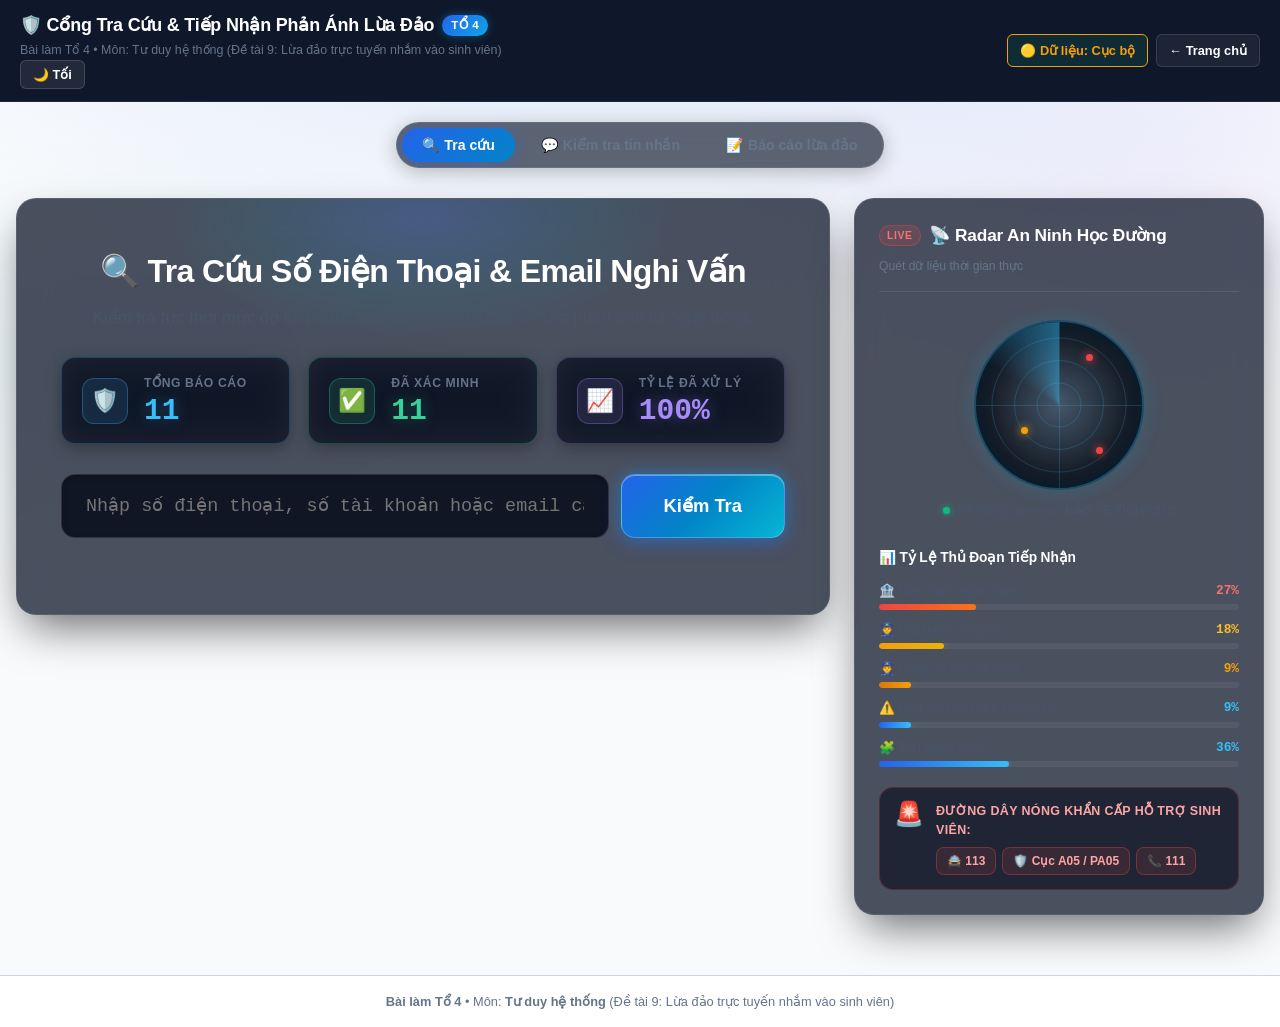
==== app/index.html @ a435434a "sync: automated QA verified & synced [06/10/2026 10:42:40]" ====
<!DOCTYPE html>
<html lang="vi">
<head>
  <meta charset="UTF-8">
  <!-- Content Security Policy: chỉ cho phép tải mã/kết nối từ các nguồn tin cậy.
       Nếu thêm thư viện CDN mới, cần bổ sung domain vào đây. -->
  <meta http-equiv="Content-Security-Policy" content="default-src 'self'; script-src 'self' 'unsafe-inline'; style-src 'self' 'unsafe-inline' https://fonts.googleapis.com; font-src 'self' https://fonts.gstatic.com; img-src 'self' data: blob:; connect-src 'self' https://script.google.com https://script.googleusercontent.com; object-src 'none'; base-uri 'self'; form-action 'self'">
  <meta name="referrer" content="strict-origin-when-cross-origin">
  <meta name="viewport" content="width=device-width, initial-scale=1.0, maximum-scale=1.0, user-scalable=no">
  <title>Cổng Tra Cứu & Tiếp Nhận Báo Cáo Lừa Đảo - Tổ 4 | Tư Duy Hệ Thống</title>
  
  <!-- Chống chớp sáng/tối khi tải trang -->
  <script>
    (function() {
      const saved = localStorage.getItem('to4_portal_theme');
      const prefersDark = window.matchMedia && window.matchMedia('(prefers-color-scheme: dark)').matches;
      const theme = saved || (prefersDark ? 'dark' : 'light');
      document.documentElement.setAttribute('data-theme', theme);
    })();
  </script>

  <link rel="preconnect" href="https://fonts.googleapis.com">
  <link rel="preconnect" href="https://fonts.gstatic.com" crossorigin>
  <link href="https://fonts.googleapis.com/css2?family=Be+Vietnam+Pro:ital,wght@0,400;0,500;0,600;0,700;0,800;1,400&family=JetBrains+Mono:wght@400;600&display=swap" rel="stylesheet">
  
  <!-- Modular CSS with Cache-Busting -->
  <link rel="stylesheet" href="css/base.css?v=20261006_5">
  <link rel="stylesheet" href="css/lookup.css?v=20261006_5">
  <link rel="stylesheet" href="css/intake.css?v=20261006_5">
  <link rel="stylesheet" href="css/analyzer.css?v=20261006_5">

</head>
<body>

  <!-- Clean Portal Header -->
  <header class="portal-header">
    <div class="header-inner">
      <div class="header-top-row">
        <div class="header-brand">
          <h1>🛡️ Cổng Tra Cứu & Tiếp Nhận Phản Ánh Lừa Đảo <span class="badge-team">TỔ 4</span></h1>
          <p>Bài làm Tổ 4 • Môn: Tư duy hệ thống (Đề tài 9: Lừa đảo trực tuyến nhắm vào sinh viên)</p>
        </div>
        <button id="themeToggleBtn" class="btn-theme-toggle" onclick="toggleTheme()" title="Chuyển chế độ sáng / tối">
          🌙 Tối
        </button>
      </div>
      <div class="header-actions">
        <div id="cloudStatusBadge" class="btn-header-badge" title="Trạng thái hệ thống bảo vệ">
          🟢 Dữ liệu: Sẵn sàng
        </div>
        <a href="../index.html" class="btn-header-link">← Trang chủ</a>
      </div>
    </div>
  </header>

  <!-- Main Container -->
  <main class="portal-container">
    <!-- Clean Tab Navigation - Mobile Smooth Scroll -->
    <nav class="app-tab-nav">
      <button class="active" data-tab="lookup" onclick="switchAppTab('lookup')">🔍 Tra cứu</button>
      <button data-tab="analyzer" onclick="switchAppTab('analyzer')">💬 Kiểm tra tin nhắn</button>
      <button data-tab="intake" onclick="switchAppTab('intake')">📝 Báo cáo lừa đảo</button>
    </nav>

    <!-- TAB 1: TRA CỨU SĐT & EMAIL (2-COLUMN DASHBOARD) -->
    <section id="tab-lookup" class="tab-section active">
      <div class="lookup-dashboard-grid">
        <!-- CỘT TRÁI: KHUNG TRA CỨU & THAO TÁC CHÍNH -->
        <div class="lookup-main-col">
          <div class="lookup-card">
            <h2 class="lookup-title">🔍 Tra Cứu Số Điện Thoại & Email Nghi Vấn</h2>
            <p class="lookup-desc">Kiểm tra tức thời mức độ khả nghi, cảnh báo lừa đảo và số lượt phản ánh từ cộng đồng.</p>

            <!-- Hero Stats Summary (Task C-01) -->
            <div class="lookup-stats-grid">
              <div class="lookup-stat-item stat-item-total">
                <div class="stat-icon-wrap icon-cyan">🛡️</div>
                <div class="stat-content">
                  <span class="lookup-stat-label">Tổng báo cáo</span>
                  <span class="lookup-stat-val text-total" id="statTotalReports">--</span>
                </div>
              </div>
              <div class="lookup-stat-item stat-item-verified">
                <div class="stat-icon-wrap icon-emerald">✅</div>
                <div class="stat-content">
                  <span class="lookup-stat-label">Đã xác minh</span>
                  <span class="lookup-stat-val text-verified" id="statVerifiedReports">--</span>
                </div>
              </div>
              <div class="lookup-stat-item stat-item-rate">
                <div class="stat-icon-wrap icon-violet">📈</div>
                <div class="stat-content">
                  <span class="lookup-stat-label">Tỷ lệ đã xử lý</span>
                  <span class="lookup-stat-val text-rate" id="statSafetyRate">--</span>
                </div>
              </div>
            </div>

            <!-- Clean Omni Search Input (Tối giản, không để sẵn ví dụ) -->
            <div class="search-input-group">
              <input type="text" id="lookupInput" placeholder="Nhập số điện thoại, số tài khoản hoặc email cần kiểm tra..." autocomplete="off">
              <button class="btn-search" id="btnExecuteLookup" onclick="executeLookup()">
                <span>Kiểm Tra</span>
              </button>
            </div>

            <!-- Result Container (Chỉ hiển thị sau khi người dùng bấm kiểm tra) -->
            <div id="lookupResultContainer"></div>
          </div>
        </div>

        <!-- CỘT PHẢI: RADAR AN NINH & BIỂU ĐỒ PHÂN BỔ RỦI RO TRỰC QUAN -->
        <aside class="lookup-side-col">
          <div class="dashboard-widget radar-widget">
            <div class="widget-header">
              <div class="widget-title-row">
                <span class="widget-badge live-pulse">LIVE</span>
                <h3 class="widget-title">📡 Radar An Ninh Học Đường</h3>
              </div>
              <span class="widget-subtitle">Quét dữ liệu thời gian thực</span>
            </div>

            <!-- Visual Radar Scanner (Pure CSS & SVG Animation) -->
            <div class="radar-scanner-box">
              <div class="radar-scope">
                <div class="radar-circle radar-c1"></div>
                <div class="radar-circle radar-c2"></div>
                <div class="radar-circle radar-c3"></div>
                <div class="radar-crosshair-h"></div>
                <div class="radar-crosshair-v"></div>
                <div class="radar-sweep"></div>
                <!-- Radar blips -->
                <div class="radar-blip blip-1" title="Cuộc gọi dọa án"></div>
                <div class="radar-blip blip-2" title="Bẫy việc làm"></div>
                <div class="radar-blip blip-3" title="Mạo danh thu học phí"></div>
              </div>
              <div class="radar-status-text">
                <span class="radar-dot"></span>
                <span>Hệ thống giám sát: <strong>BẢO VỆ TÍCH CỰC</strong></span>
              </div>
            </div>

            <!-- Phân Bổ 5 Nhóm Thủ Đoạn Nghiêm Trọng Nhất -->
            <div class="scam-breakdown-section">
              <h4 class="breakdown-title">📊 Tỷ Lệ Thủ Đoạn Tiếp Nhận</h4>
              
              <div class="breakdown-list" id="scamTypeBreakdown">
                <div class="breakdown-item">
                  <div class="breakdown-info">
                    <span class="scam-name">💼 Bẫy việc làm online / Shopee</span>
                    <span class="scam-pct danger-text">38%</span>
                  </div>
                  <div class="bar-track"><div class="bar-fill danger-bar" style="width: 38%;"></div></div>
                </div>

                <div class="breakdown-item">
                  <div class="breakdown-info">
                    <span class="scam-name">🏫 Mạo danh trường thu học phí</span>
                    <span class="scam-pct warning-text">27%</span>
                  </div>
                  <div class="bar-track"><div class="bar-fill warning-bar" style="width: 27%;"></div></div>
                </div>

                <div class="breakdown-item">
                  <div class="breakdown-info">
                    <span class="scam-name">👮 Giả Công an dọa án / nợ cước</span>
                    <span class="scam-pct danger-text">18%</span>
                  </div>
                  <div class="bar-track"><div class="bar-fill danger-bar" style="width: 18%;"></div></div>
                </div>

                <div class="breakdown-item">
                  <div class="breakdown-info">
                    <span class="scam-name">🏥 Dọa người thân đang cấp cứu</span>
                    <span class="scam-pct amber-text">11%</span>
                  </div>
                  <div class="bar-track"><div class="bar-fill amber-bar" style="width: 11%;"></div></div>
                </div>

                <div class="breakdown-item">
                  <div class="breakdown-info">
                    <span class="scam-name">📱 Giả cơ quan thuế cài app lạ</span>
                    <span class="scam-pct blue-text">6%</span>
                  </div>
                  <div class="bar-track"><div class="bar-fill blue-bar" style="width: 6%;"></div></div>
                </div>
              </div>
            </div>

            <!-- Đường Dây Nóng Khẩn Cấp -->
            <div class="hotline-card">
              <span class="hotline-icon">🚨</span>
              <div class="hotline-details">
                <div class="hotline-label">Đường dây nóng khẩn cấp hỗ trợ sinh viên:</div>
                <div class="hotline-numbers">
                  <a href="tel:113" class="hotline-pill">🚔 113</a>
                  <a href="tel:0692348560" class="hotline-pill">🛡️ Cục A05 / PA05</a>
                  <a href="tel:111" class="hotline-pill">📞 111</a>
                </div>
              </div>
            </div>

          </div>
        </aside>
      </div>
    </section>

    <!-- TAB 2: NHẬN DIỆN TIN NHẮN NGHI VẤN (TỐI GIẢN - KHÔNG ĐỂ SẴN VÍ DỤ) -->
    <section id="tab-analyzer" class="tab-section">
      <div class="lookup-card">
        <h2 class="lookup-title">💬 Kiểm Tra Dấu Hiệu Lừa Đảo Trong Tin Nhắn</h2>
        <p class="lookup-desc">Dán nội dung tin nhắn hoặc tải ảnh chụp màn hình để đánh giá mức độ rủi ro và phát hiện các thủ đoạn thao túng tâm lý.</p>

        <div class="analyzer-container" style="margin-top: 14px;">
          <!-- Method Selector Tabs -->
          <div class="analyzer-method-tabs">
            <button class="analyzer-method-btn active" data-method="text" onclick="switchAnalyzerMethod('text')">
              ✍️ Dán Văn Bản Tin Nhắn
            </button>
            <button class="analyzer-method-btn" data-method="image" onclick="switchAnalyzerMethod('image')">
              📷 Tải Ảnh Chụp Màn Hình
            </button>
          </div>

          <!-- Image Upload Area -->
          <div id="analyzerUploadArea" style="display: none;">
            <div class="image-dropzone" id="imageDropzone">
              <input type="file" id="imageFileInput" accept="image/*" style="display: none;">
              <span class="image-dropzone-icon">📷</span>
              <div class="image-dropzone-title">Kéo thả ảnh chụp màn hình hoặc bấm để chọn ảnh</div>
              <div class="image-dropzone-desc">Hỗ trợ ảnh chụp tin nhắn SMS, màn hình chat Zalo, Telegram, Facebook Messenger...</div>
              <div class="clipboard-hint-badge">
                <span>⌨️ Mẹo: Có thể bấm <strong>Ctrl + V</strong> để dán ảnh chụp màn hình trực tiếp</span>
              </div>
            </div>

            <div class="image-preview-wrapper" id="imagePreviewWrapper" style="display: none;">
              <img id="imagePreviewThumb" class="image-preview-thumb" src="" alt="Thumbnail ảnh chụp">
              <div class="image-preview-info">
                <div class="image-preview-name" id="imagePreviewName">screenshot.png</div>
                <div class="image-preview-meta" id="imagePreviewMeta">142 KB</div>
              </div>
              <button class="btn-remove-image" onclick="removeSelectedImage()">✕ Gỡ ảnh</button>
            </div>

            <div class="ocr-progress-bar" id="ocrProgressBar">
              <span class="ocr-spinner"></span>
              <span id="ocrStatusText">Đang trích xuất nội dung từ hình ảnh...</span>
            </div>
          </div>

          <!-- Textarea Input Area (Không để sẵn mẫu hay chip ví dụ) -->
          <div class="analyzer-textarea-group">
            <div style="display: flex; justify-content: space-between; align-items: center; margin-bottom: 6px;">
              <label for="analyzerMessageText" style="font-size: 0.85rem; font-weight: 700; color: var(--text-main);">
                Nội dung tin nhắn / thông báo cần kiểm tra:
              </label>
              <button onclick="clearAnalyzerInput()" style="background: none; border: none; color: var(--text-dim); font-size: 0.78rem; cursor: pointer; text-decoration: underline;">
                Xóa nội dung
              </button>
            </div>
            <textarea id="analyzerMessageText" class="analyzer-textarea" placeholder="Dán nội dung tin nhắn SMS, tin nhắn mạng xã hội hoặc thông báo đáng ngờ vào đây để phân tích rủi ro..."></textarea>
          </div>

          <!-- Action Row -->
          <div class="analyzer-actions-row">
            <button id="runAnalyzerBtn" class="btn-run-analyzer" onclick="runScamAnalysis()">
              🔍 Phân Tích Mức Độ Rủi Ro
            </button>
          </div>

          <!-- Dynamic Analysis Results Container -->
          <div id="analyzerResultsContainer" class="analyzer-results-container"></div>
        </div>
      </div>
    </section>

    <!-- TAB 3: TIẾP NHẬN PHẢN ÁNH (BÁO CÁO) -->
    <section id="tab-intake" class="tab-section">
      <div class="intake-layout">
        <!-- Form Tiếp Nhận -->
        <div class="intake-form-box">
          <h2 class="intake-title">Gửi Phản Ánh Lừa Đảo</h2>
          <p class="intake-desc">Điền thông tin để hệ thống cấp mã hồ sơ tiếp nhận và đưa vào danh sách đen cảnh báo cho sinh viên.</p>

          <form id="intakeForm" onsubmit="handleIntakeFormSubmit(event)">
            <div class="form-group">
              <label for="intakeTarget">SĐT hoặc Email nghi vấn:</label>
              <input type="text" id="intakeTarget" placeholder="Ví dụ: 098xxxxxxx hoặc daotao...@gmail.com" required>
            </div>

            <div class="form-group">
              <label for="intakeType">Thủ đoạn nghi vấn:</label>
              <select id="intakeType">
                <option value="Mạo danh thu học phí">Mạo danh thu học phí bổ sung</option>
                <option value="Lừa đảo việc làm online">Bẫy việc làm online Shopee/TikTok</option>
                <option value="Công an dọa án phạt">Giả mạo công an dọa án ma túy / nợ cước</option>
                <option value="Mạo danh cơ quan thuế">Giả mạo cơ quan thuế cài app độc hại</option>
                <option value="Dọa cấp cứu bệnh viện">Bẫy tin con đang cấp cứu bệnh viện</option>
                <option value="Khác">Chiêu trò lừa đảo khác</option>
              </select>
            </div>

            <div class="form-group">
              <label for="intakeNote">Nội dung tin nhắn / Ghi chú vụ việc:</label>
              <textarea id="intakeNote" rows="3" placeholder="Mô tả tóm tắt nội dung kẻ lừa đảo yêu cầu..." required></textarea>
            </div>

            <button type="submit" class="btn-submit-intake">📥 Nộp Phản Ánh & Cấp Mã Hồ Sơ</button>
            <button type="button" id="btnDownloadReceipt" class="btn-download-receipt" style="display: none;">
              📄 Tải Biên Nhận Báo Cáo (.txt)
            </button>
          </form>
        </div>

        <!-- Sổ Tiếp Nhận -->
        <div class="intake-table-box">
          <div class="table-header-row">
            <h2 class="intake-title" style="margin-bottom: 0;">Sổ Tiếp Nhận Hồ Sơ Trực Tuyến</h2>
            <span style="font-size: 0.78rem; color: var(--text-dim); font-weight: 600;">Cập nhật tự động</span>
          </div>
          <div class="table-responsive">
            <table class="clean-table">
              <thead>
                <tr>
                  <th>Mã Hồ Sơ</th>
                  <th>Đối Tượng</th>
                  <th>Thủ Đoạn</th>
                  <th>Trạng Thái</th>
                  <th>Thời Gian</th>
                </tr>
              </thead>
              <tbody id="intakeTableBody">
                <!-- Populated by intake.js -->
              </tbody>
            </table>
          </div>
        </div>
      </div>
    </section>

  </main>

  <!-- Clean Footer -->
  <footer class="portal-footer">
    <p><strong>Bài làm Tổ 4</strong> • Môn: <strong>Tư duy hệ thống</strong> (Đề tài 9: Lừa đảo trực tuyến nhắm vào sinh viên)</p>
  </footer>

  <!-- Modular Scripts with Cache-Busting -->
  <script src="js/storage.js?v=20261006_5"></script>
  <script src="js/risk-engine.js?v=20261006_5"></script>
  <script src="js/firebase-service.js?v=20261006_5"></script>
  <script src="js/lookup.js?v=20261006_5"></script>
  <script src="js/intake.js?v=20261006_5"></script>
  <script src="js/analyzer.js?v=20261006_5"></script>
  <script src="js/app.js?v=20261006_5"></script>
</body>
</html>
---- app/css/base.css ----
/* ===================================================================
   BASE & SYSTEM LAYOUT - TỔ 4 (TƯ DUY HỆ THỐNG)
   Thiết kế: Tối giản, thanh lịch, chuẩn cổng học đường
   Hỗ trợ Chế độ Sáng / Tối (Light / Dark Mode) & Tối ưu Điện Thoại
   =================================================================== */

:root {
  --font-sans: 'Segoe UI', 'Be Vietnam Pro', -apple-system, BlinkMacSystemFont, 'Roboto', 'Arial', sans-serif;
  --font-mono: 'Consolas', 'JetBrains Mono', monospace;

  /* LIGHT THEME (Mặc định) */
  --bg-page: #f8fafc;
  --bg-surface: #ffffff;
  --bg-subtle: #f1f5f9;
  --border-color: #cbd5e1;
  --border-focus: #2563eb;

  --text-main: #0f172a;
  --text-muted: #475569;
  --text-dim: #64748b;

  --primary: #1e40af;
  --primary-hover: #1d4ed8;

  --danger: #b91c1c;
  --danger-bg: #fef2f2;
  --danger-border: #fecaca;
  --danger-text: #991b1b;

  --success: #15803d;
  --success-bg: #f0fdf4;
  --success-border: #bbf7d0;
  --success-text: #166534;

  --warning: #b45309;
  --warning-bg: #fffbeb;
  --warning-border: #fde68a;
  --warning-text: #92400e;

  --neutral-bg: #f1f5f9;
  --neutral-border: #cbd5e1;
  --neutral-text: #334155;

  --header-bg: #0f172a;
  --header-border: #1e293b;
  --card-shadow: 0 1px 3px rgba(0, 0, 0, 0.05);

  --radius-sm: 6px;
  --radius-md: 10px;
  --radius-lg: 16px;

  --transition-speed: 0.25s;
}

/* DARK THEME (Chế độ tối - Dark Cinematic) */
[data-theme="dark"] {
  --bg-page: #060911;
  --bg-surface: rgba(15, 23, 42, 0.75);
  --bg-subtle: rgba(30, 41, 59, 0.7);
  --border-color: rgba(255, 255, 255, 0.09);
  --border-focus: #38bdf8;

  --text-main: #f8fafc;
  --text-muted: #cbd5e1;
  --text-dim: #718096;

  --primary: #3b82f6;
  --primary-hover: #60a5fa;

  --accent-cyan: #38bdf8;
  --accent-violet: #a78bfa;
  --accent-emerald: #34d399;

  --danger: #ef4444;
  --danger-bg: rgba(239, 68, 68, 0.12);
  --danger-border: rgba(239, 68, 68, 0.35);
  --danger-text: #fca5a5;

  --success: #22c55e;
  --success-bg: rgba(34, 197, 94, 0.12);
  --success-border: rgba(34, 197, 94, 0.35);
  --success-text: #86efac;

  --warning: #f59e0b;
  --warning-bg: rgba(245, 158, 11, 0.12);
  --warning-border: rgba(245, 158, 11, 0.35);
  --warning-text: #fcd34d;

  --neutral-bg: rgba(30, 41, 59, 0.6);
  --neutral-border: rgba(255, 255, 255, 0.08);
  --neutral-text: #cbd5e1;

  --header-bg: rgba(6, 9, 17, 0.85);
  --header-border: rgba(255, 255, 255, 0.08);
  --card-shadow: 0 10px 30px -5px rgba(0, 0, 0, 0.5), 0 0 0 1px rgba(255, 255, 255, 0.06);
}

* {
  box-sizing: border-box;
  margin: 0;
  padding: 0;
}

body {
  font-family: var(--font-sans);
  background-color: var(--bg-page);
  color: var(--text-main);
  min-height: 100vh;
  display: flex;
  flex-direction: column;
  line-height: 1.5;
  transition: background-color var(--transition-speed) ease, color var(--transition-speed) ease;
  background-image: 
    radial-gradient(1200px 500px at 50% -50px, rgba(37, 99, 235, 0.13) 0%, transparent 70%),
    radial-gradient(700px 350px at 90% 20%, rgba(139, 92, 246, 0.07) 0%, transparent 65%),
    radial-gradient(700px 350px at 10% 40%, rgba(6, 182, 212, 0.05) 0%, transparent 65%);
  background-attachment: fixed;
}

/* Header */
.portal-header {
  background-color: var(--header-bg);
  backdrop-filter: blur(16px);
  -webkit-backdrop-filter: blur(16px);
  color: #ffffff;
  border-bottom: 1px solid var(--header-border);
  padding: 12px 20px;
  position: sticky;
  top: 0;
  z-index: 100;
  transition: background-color var(--transition-speed) ease;
}

.header-inner {
  max-width: 1320px;
  margin: 0 auto;
  display: flex;
  align-items: center;
  justify-content: space-between;
  gap: 12px;
}

.header-brand {
  flex: 1;
  min-width: 0;
}

.header-brand h1 {
  font-size: 1.12rem;
  font-weight: 700;
  display: flex;
  align-items: center;
  flex-wrap: wrap;
  gap: 8px;
  color: #ffffff;
  letter-spacing: -0.01em;
}

.badge-team {
  background: linear-gradient(135deg, #2563eb, #0ea5e9);
  color: #ffffff;
  font-size: 0.72rem;
  font-weight: 800;
  padding: 2px 9px;
  border-radius: 9999px;
  letter-spacing: 0.05em;
  box-shadow: 0 0 10px rgba(14, 165, 233, 0.4);
}

.header-brand p {
  font-size: 0.78rem;
  color: var(--text-dim);
  margin-top: 2px;
  overflow: hidden;
  text-overflow: ellipsis;
  white-space: nowrap;
}

.header-actions {
  display: flex;
  align-items: center;
  gap: 8px;
  flex-shrink: 0;
}

.btn-header-link {
  display: inline-flex;
  align-items: center;
  gap: 4px;
  background-color: rgba(255, 255, 255, 0.06);
  color: #ffffff;
  border: 1px solid rgba(255, 255, 255, 0.12);
  padding: 6px 12px;
  border-radius: var(--radius-sm);
  font-size: 0.8rem;
  font-weight: 600;
  text-decoration: none;
  transition: all 0.2s;
  white-space: nowrap;
}

.btn-header-link:hover {
  background-color: rgba(37, 99, 235, 0.2);
  border-color: #3b82f6;
  color: #ffffff;
}

.btn-header-badge {
  display: inline-flex;
  align-items: center;
  gap: 6px;
  background-color: rgba(16, 185, 129, 0.12);
  color: #34d399;
  border: 1px solid rgba(16, 185, 129, 0.35);
  padding: 6px 12px;
  border-radius: var(--radius-sm);
  font-size: 0.8rem;
  font-weight: 600;
  white-space: nowrap;
  transition: all 0.2s;
}

/* Theme Toggle Button */
.btn-theme-toggle {
  display: inline-flex;
  align-items: center;
  justify-content: center;
  gap: 6px;
  background-color: rgba(255, 255, 255, 0.08);
  color: #ffffff;
  border: 1px solid rgba(255, 255, 255, 0.15);
  padding: 6px 12px;
  border-radius: var(--radius-sm);
  font-size: 0.8rem;
  font-weight: 700;
  cursor: pointer;
  transition: all 0.2s;
  white-space: nowrap;
}

.btn-theme-toggle:hover {
  background-color: rgba(255, 255, 255, 0.18);
  border-color: rgba(255, 255, 255, 0.3);
}

/* Container */
.portal-container {
  max-width: 1320px;
  margin: 20px auto;
  padding: 0 16px;
  flex: 1;
  width: 100%;
}

/* Clean Tab Navigation - Modern Pill / Glow Segment */
.app-tab-nav {
  display: flex;
  justify-content: center;
  align-items: center;
  margin: 0 auto 30px auto;
  gap: 6px;
  background: rgba(15, 23, 42, 0.65);
  backdrop-filter: blur(14px);
  -webkit-backdrop-filter: blur(14px);
  padding: 5px;
  border-radius: 9999px;
  border: 1px solid rgba(255, 255, 255, 0.08);
  width: fit-content;
  max-width: 100%;
  box-shadow: 0 4px 20px rgba(0, 0, 0, 0.25);
  overflow-x: auto;
  -webkit-overflow-scrolling: touch;
  scrollbar-width: none;
  white-space: nowrap;
}

.app-tab-nav::-webkit-scrollbar {
  display: none;
}

.app-tab-nav button {
  background: transparent;
  border: none;
  padding: 9px 20px;
  font-size: 0.88rem;
  font-weight: 600;
  color: var(--text-dim);
  cursor: pointer;
  transition: all 0.22s cubic-bezier(0.16, 1, 0.3, 1);
  flex-shrink: 0;
  border-radius: 9999px;
}

.app-tab-nav button:hover {
  color: var(--text-main);
  background-color: rgba(255, 255, 255, 0.05);
}

.app-tab-nav button.active {
  background: linear-gradient(135deg, #2563eb, #0284c7);
  color: #ffffff;
  font-weight: 700;
  box-shadow: 0 2px 14px rgba(37, 99, 235, 0.45);
}

/* Tab Section */
.tab-section {
  display: none;
}

.tab-section.active {
  display: block;
}

/* Footer */
.portal-footer {
  background-color: var(--bg-surface);
  border-top: 1px solid var(--border-color);
  padding: 16px 20px;
  font-size: 0.8rem;
  color: var(--text-dim);
  text-align: center;
  transition: background-color var(--transition-speed) ease;
}

/* RESPONSIVE DESIGN CHO ĐIỆN THOẠI (< 768px) */
/* RESPONSIVE DESIGN CHO ĐIỆN THOẠI (< 768px) */
html, body {
  max-width: 100vw;
  overflow-x: hidden;
  width: 100%;
}

@media (max-width: 768px) {
  .portal-header {
    padding: 8px 12px;
  }

  .header-inner {
    flex-direction: column;
    align-items: stretch;
    gap: 8px;
    width: 100%;
    box-sizing: border-box;
  }

  .header-top-row {
    display: flex;
    justify-content: space-between;
    align-items: center;
    width: 100%;
    gap: 8px;
  }

  .header-brand h1 {
    font-size: 0.9rem;
    word-break: break-word;
  }

  .header-brand p {
    display: none; /* Thu gọn tiêu đề dài trên màn hình nhỏ */
  }

  .header-actions {
    display: flex;
    flex-direction: row;
    gap: 6px;
    width: 100%;
    box-sizing: border-box;
  }

  .btn-header-link, .btn-header-badge {
    flex: 1;
    min-width: 0;
    overflow: hidden;
    text-overflow: ellipsis;
    white-space: nowrap;
    justify-content: center;
    padding: 6px 8px;
    font-size: 0.74rem;
    text-align: center;
    box-sizing: border-box;
  }

  .portal-container {
    margin: 10px auto;
    padding: 0 10px;
    max-width: 100%;
    box-sizing: border-box;
    overflow-x: hidden;
  }

  .app-tab-nav {
    justify-content: center;
    margin-bottom: 12px;
    gap: 4px;
    padding: 4px;
    max-width: 100%;
    box-sizing: border-box;
  }

  .app-tab-nav button {
    padding: 8px 10px;
    font-size: 0.78rem;
    min-height: 38px;
  }
}

/* Toast Thông Báo Nổi */
.toast-notice {
  position: fixed;
  bottom: 24px;
  left: 50%;
  transform: translateX(-50%);
  background-color: #0f172a;
  color: #f8fafc;
  padding: 10px 18px;
  border-radius: 999px;
  font-size: 0.82rem;
  font-weight: 600;
  box-shadow: 0 4px 16px rgba(0, 0, 0, 0.35);
  border: 1px solid rgba(255, 255, 255, 0.15);
  z-index: 99999;
  text-align: center;
  max-width: 90vw;
  white-space: nowrap;
  animation: fadeInToast 0.25s ease-out;
}

[data-theme="dark"] .toast-notice {
  background-color: #1e293b;
  border-color: #3b82f6;
}

@keyframes fadeInToast {
  from { opacity: 0; transform: translate(-50%, 15px); }
  to { opacity: 1; transform: translate(-50%, 0); }
}
---- app/css/lookup.css ----
/* ===================================================================
   LOOKUP MODULE CSS (TỔ 4)
   Giao diện Tra Cứu Dark Cinematic + Glass Layered + Glowing CTA
   =================================================================== */

/* Căn giữa Tab Tra Cứu và Phóng To */
#tab-lookup {
  max-width: 100%;
  margin: 10px auto 40px auto;
  width: 100%;
}

.lookup-dashboard-grid {
  display: grid;
  grid-template-columns: 1fr 410px;
  gap: 24px;
  align-items: start;
}

.lookup-main-col {
  min-width: 0;
}

.lookup-side-col {
  min-width: 0;
}

#tab-lookup .lookup-card {
  position: relative;
  overflow: hidden;
  padding: 48px 44px;
  border-radius: 20px;
  background: rgba(15, 23, 42, 0.75);
  backdrop-filter: blur(24px);
  -webkit-backdrop-filter: blur(24px);
  border: 1px solid rgba(255, 255, 255, 0.09);
  box-shadow: 0 20px 45px -10px rgba(0, 0, 0, 0.6), 0 0 0 1px rgba(255, 255, 255, 0.05);
  text-align: center;
}

/* Hero Center Ambient Glow */
#tab-lookup .lookup-card::before {
  content: '';
  position: absolute;
  top: -100px;
  left: 50%;
  transform: translateX(-50%);
  width: min(520px, 90vw);
  max-width: 100%;
  height: 240px;
  background: radial-gradient(ellipse at center, rgba(59, 130, 246, 0.24) 0%, rgba(6, 182, 212, 0.08) 45%, transparent 70%);
  pointer-events: none;
  border-radius: 50%;
}

#tab-lookup .lookup-title {
  font-size: 2rem;
  font-weight: 800;
  margin-bottom: 10px;
  letter-spacing: -0.02em;
  color: #ffffff;
  text-align: center;
  position: relative;
  z-index: 1;
}

#tab-lookup .lookup-desc {
  font-size: 1.05rem;
  color: var(--text-muted);
  max-width: 680px;
  margin: 0 auto 26px auto;
  line-height: 1.6;
  text-align: center;
  position: relative;
  z-index: 1;
}

/* Hero Stats Summary Grid (Task C-01 - Cinematic Glass Cards) */
#tab-lookup .lookup-stats-grid {
  display: grid;
  grid-template-columns: repeat(3, 1fr);
  gap: 18px;
  max-width: 820px;
  margin: 0 auto 30px auto;
  position: relative;
  z-index: 1;
}

#tab-lookup .lookup-stat-item {
  position: relative;
  background: rgba(10, 16, 32, 0.65);
  backdrop-filter: blur(16px);
  -webkit-backdrop-filter: blur(16px);
  border-radius: 14px;
  padding: 16px 20px;
  display: flex;
  align-items: center;
  gap: 16px;
  text-align: left;
  border: 1px solid rgba(255, 255, 255, 0.08);
  box-shadow: 0 4px 16px rgba(0, 0, 0, 0.3);
  transition: all 0.25s cubic-bezier(0.16, 1, 0.3, 1);
}

#tab-lookup .lookup-stat-item:hover {
  transform: translateY(-3px);
  box-shadow: 0 8px 24px rgba(0, 0, 0, 0.45);
}

#tab-lookup .lookup-stat-item.stat-item-total {
  border-color: rgba(56, 189, 248, 0.25);
}
#tab-lookup .lookup-stat-item.stat-item-total:hover {
  border-color: rgba(56, 189, 248, 0.6);
  box-shadow: 0 8px 24px rgba(56, 189, 248, 0.15);
}

#tab-lookup .lookup-stat-item.stat-item-verified {
  border-color: rgba(52, 211, 153, 0.25);
}
#tab-lookup .lookup-stat-item.stat-item-verified:hover {
  border-color: rgba(52, 211, 153, 0.6);
  box-shadow: 0 8px 24px rgba(52, 211, 153, 0.15);
}

#tab-lookup .lookup-stat-item.stat-item-rate {
  border-color: rgba(167, 139, 250, 0.25);
}
#tab-lookup .lookup-stat-item.stat-item-rate:hover {
  border-color: rgba(167, 139, 250, 0.6);
  box-shadow: 0 8px 24px rgba(167, 139, 250, 0.15);
}

#tab-lookup .stat-icon-wrap {
  width: 46px;
  height: 46px;
  border-radius: 12px;
  display: flex;
  align-items: center;
  justify-content: center;
  font-size: 1.4rem;
  flex-shrink: 0;
}

#tab-lookup .stat-icon-wrap.icon-cyan {
  background: rgba(56, 189, 248, 0.12);
  border: 1px solid rgba(56, 189, 248, 0.3);
}
#tab-lookup .stat-icon-wrap.icon-emerald {
  background: rgba(52, 211, 153, 0.12);
  border: 1px solid rgba(52, 211, 153, 0.3);
}
#tab-lookup .stat-icon-wrap.icon-violet {
  background: rgba(167, 139, 250, 0.12);
  border: 1px solid rgba(167, 139, 250, 0.3);
}

#tab-lookup .stat-content {
  display: flex;
  flex-direction: column;
  min-width: 0;
}

#tab-lookup .lookup-stat-label {
  font-size: 0.76rem;
  font-weight: 700;
  color: var(--text-dim);
  text-transform: uppercase;
  letter-spacing: 0.05em;
  margin-bottom: 2px;
}

#tab-lookup .lookup-stat-val {
  font-size: 1.85rem;
  font-weight: 800;
  line-height: 1.1;
  font-family: var(--font-mono, monospace);
  color: #ffffff;
}

#tab-lookup .lookup-stat-val.text-total {
  color: #38bdf8;
  text-shadow: 0 0 16px rgba(56, 189, 248, 0.35);
}
#tab-lookup .lookup-stat-val.text-verified {
  color: #34d399;
  text-shadow: 0 0 16px rgba(52, 211, 153, 0.35);
}
#tab-lookup .lookup-stat-val.text-rate {
  color: #a78bfa;
  text-shadow: 0 0 16px rgba(167, 139, 250, 0.35);
}

@media (max-width: 680px) {
  #tab-lookup .lookup-stats-grid {
    grid-template-columns: 1fr;
    gap: 10px;
    margin-bottom: 20px;
  }
  #tab-lookup .lookup-stat-item {
    padding: 12px 16px;
    gap: 12px;
  }
  #tab-lookup .stat-icon-wrap {
    width: 40px;
    height: 40px;
    font-size: 1.2rem;
  }
  #tab-lookup .lookup-stat-val {
    font-size: 1.45rem;
  }
}

#tab-lookup .search-input-group {
  max-width: 820px;
  margin: 0 auto 20px auto;
  display: flex;
  gap: 12px;
  position: relative;
  z-index: 1;
}

#tab-lookup .search-input-group input {
  flex: 1;
  min-height: 64px;
  font-size: 1.15rem;
  padding: 16px 24px;
  border-radius: 14px;
  border: 1.5px solid rgba(255, 255, 255, 0.12);
  background-color: rgba(9, 14, 28, 0.85);
  color: #ffffff;
  box-shadow: inset 0 2px 4px rgba(0, 0, 0, 0.3);
  outline: none;
  transition: all 0.25s ease;
}

#tab-lookup .search-input-group input:focus {
  border-color: #38bdf8;
  background-color: rgba(13, 21, 41, 0.95);
  box-shadow: 0 0 0 4px rgba(56, 189, 248, 0.2), 0 0 24px rgba(56, 189, 248, 0.15);
}

/* Nút Kiểm Tra - CTA Vibrant Glowing Focal Point */
#tab-lookup .btn-search {
  min-height: 64px;
  padding: 0 42px;
  font-size: 1.15rem;
  font-weight: 800;
  border-radius: 14px;
  background: linear-gradient(135deg, #2563eb 0%, #0284c7 50%, #06b6d4 100%);
  color: #ffffff;
  border: 1px solid rgba(255, 255, 255, 0.25);
  cursor: pointer;
  box-shadow: 0 4px 20px rgba(37, 99, 235, 0.45), 0 0 16px rgba(6, 182, 212, 0.3), inset 0 1px 0 rgba(255, 255, 255, 0.35);
  transition: all 0.25s cubic-bezier(0.16, 1, 0.3, 1);
  white-space: nowrap;
  display: inline-flex;
  align-items: center;
  justify-content: center;
}

#tab-lookup .btn-search:hover {
  transform: translateY(-2px) scale(1.02);
  box-shadow: 0 8px 30px rgba(6, 182, 212, 0.6), inset 0 1px 0 rgba(255, 255, 255, 0.5);
  filter: brightness(1.1);
}

#tab-lookup .btn-search:active {
  transform: translateY(0) scale(0.99);
}

#tab-lookup #lookupResultContainer {
  max-width: 820px;
  margin: 28px auto 0 auto;
  text-align: left;
}

#tab-lookup .result-card {
  padding: 30px 32px;
  border-radius: 14px;
  border-width: 2px;
  box-shadow: 0 4px 20px rgba(0, 0, 0, 0.05);
}

#tab-lookup .result-target {
  font-size: 1.6rem;
  font-weight: 800;
}

#tab-lookup .status-pill {
  font-size: 0.88rem;
  padding: 5px 12px;
  border-radius: 6px;
  margin-top: 8px;
}

#tab-lookup .risk-badge {
  padding: 10px 20px;
  border-radius: 10px;
  border-width: 2px;
}

#tab-lookup .risk-num {
  font-size: 2.2rem;
  font-weight: 900;
}

#tab-lookup .risk-meter-bar {
  height: 14px;
  border-radius: 7px;
  margin: 18px 0;
}

#tab-lookup .summary-item {
  font-size: 1.05rem;
  padding: 9px 0;
}

#tab-lookup .summary-item strong {
  min-width: 175px;
  font-size: 1rem;
}

#tab-lookup .result-advice-box {
  font-size: 1.02rem;
  padding: 16px 20px;
  border-radius: 10px;
  margin-top: 14px;
  margin-bottom: 20px;
}

#tab-lookup .result-footer-compact {
  align-items: center;
  padding-top: 18px;
}

#tab-lookup .btn-report-increment {
  min-height: 54px;
  font-size: 1.08rem;
  font-weight: 800;
  padding: 14px 32px;
  border-radius: 10px;
  width: 100%;
  max-width: 520px;
  margin: 10px auto 6px auto;
  box-shadow: 0 4px 14px rgba(220, 38, 38, 0.35);
}

#tab-lookup .btn-report-increment:hover {
  transform: translateY(-2px);
  box-shadow: 0 6px 20px rgba(220, 38, 38, 0.45);
}

#tab-lookup .report-notice-hint {
  font-size: 0.85rem;
  max-width: 560px;
  margin: 6px auto 0 auto;
}

.lookup-card {
  background-color: var(--bg-surface);
  border: 1px solid var(--border-color);
  border-radius: var(--radius-md);
  padding: 24px;
  box-shadow: var(--card-shadow);
  transition: background-color var(--transition-speed) ease, border-color var(--transition-speed) ease;
}

.lookup-title {
  font-size: 1.25rem;
  font-weight: 700;
  margin-bottom: 6px;
  color: var(--text-main);
}

.lookup-desc {
  font-size: 0.88rem;
  color: var(--text-muted);
  margin-bottom: 18px;
  line-height: 1.5;
}

/* Radio Switcher */
.lookup-type-radios {
  display: flex;
  gap: 20px;
  margin-bottom: 16px;
  font-size: 0.9rem;
  font-weight: 600;
  flex-wrap: wrap;
}

.lookup-type-radios label {
  display: flex;
  align-items: center;
  gap: 6px;
  cursor: pointer;
  color: var(--text-main);
  user-select: none;
}

.lookup-type-radios input[type="radio"] {
  accent-color: var(--primary);
  width: 16px;
  height: 16px;
}

/* Search Box */
.search-input-group {
  display: flex;
  gap: 10px;
  margin-bottom: 16px;
}

.search-input-group input {
  flex: 1;
  background-color: var(--bg-surface);
  color: var(--text-main);
  border: 1px solid var(--border-color);
  padding: 12px 16px;
  border-radius: var(--radius-sm);
  font-size: 0.95rem;
  font-family: var(--font-mono);
  outline: none;
  transition: border-color 0.2s, background-color var(--transition-speed) ease;
  min-height: 46px;
}

.search-input-group input:focus {
  border-color: var(--border-focus);
}

.btn-search {
  background-color: var(--primary);
  color: #ffffff;
  border: none;
  padding: 12px 24px;
  border-radius: var(--radius-sm);
  font-weight: 700;
  font-size: 0.9rem;
  cursor: pointer;
  transition: background-color 0.2s;
  white-space: nowrap;
  min-height: 46px;
  display: inline-flex;
  align-items: center;
  justify-content: center;
}

.btn-search:hover {
  background-color: var(--primary-hover);
}

/* Results */
.result-card {
  border: 1px solid var(--border-color);
  border-radius: var(--radius-sm);
  padding: 20px;
  margin-top: 16px;
  background-color: var(--bg-subtle);
  transition: all var(--transition-speed) ease;
}

.result-card.danger {
  background-color: var(--danger-bg);
  border-color: var(--danger-border);
}

.result-card.safe {
  background-color: var(--success-bg);
  border-color: var(--success-border);
}

.result-card.warning {
  background-color: var(--warning-bg);
  border-color: var(--warning-border);
}

.result-card.neutral {
  background-color: var(--neutral-bg);
  border-color: var(--neutral-border);
}

.result-header {
  display: flex;
  justify-content: space-between;
  align-items: flex-start;
  margin-bottom: 12px;
  gap: 12px;
}

.result-target {
  font-family: var(--font-mono);
  font-size: 1.25rem;
  font-weight: 800;
  color: var(--text-main);
  word-break: break-all;
}

.status-pill {
  display: inline-block;
  font-size: 0.74rem;
  font-weight: 800;
  padding: 3px 8px;
  border-radius: 4px;
  margin-top: 4px;
  line-height: 1.3;
}

.status-pill.danger {
  background-color: rgba(239, 68, 68, 0.15);
  color: var(--danger);
  border: 1px solid var(--danger-border);
}

.status-pill.safe {
  background-color: rgba(34, 197, 94, 0.15);
  color: var(--success);
  border: 1px solid var(--success-border);
}

.status-pill.warning {
  background-color: rgba(245, 158, 11, 0.15);
  color: var(--warning);
  border: 1px solid var(--warning-border);
}

.status-pill.neutral {
  background-color: rgba(100, 116, 139, 0.15);
  color: var(--text-muted);
  border: 1px solid var(--border-color);
}

.risk-badge {
  text-align: center;
  background-color: var(--bg-surface);
  border: 1px solid var(--border-color);
  padding: 6px 12px;
  border-radius: var(--radius-sm);
  flex-shrink: 0;
}

.risk-badge.danger {
  border-color: var(--danger-border);
  color: var(--danger);
}

.risk-badge.safe {
  border-color: var(--success-border);
  color: var(--success);
}

.risk-badge.neutral {
  border-color: var(--border-color);
  color: var(--text-muted);
}

.risk-num {
  display: block;
  font-size: 1.25rem;
  font-weight: 800;
  font-family: var(--font-mono);
}

.risk-lbl {
  font-size: 0.65rem;
  text-transform: uppercase;
  color: var(--text-dim);
}

.result-body {
  font-size: 0.88rem;
  color: var(--text-main);
  line-height: 1.6;
  margin-bottom: 12px;
}

.result-body p {
  margin-bottom: 6px;
}

.result-footer {
  display: flex;
  justify-content: space-between;
  align-items: center;
  border-top: 1px solid var(--border-color);
  padding-top: 10px;
  margin-top: 10px;
  gap: 10px;
  flex-wrap: wrap;
}

.citation-note {
  font-size: 0.74rem;
  color: var(--text-dim);
  font-style: italic;
}

.btn-report-now {
  background-color: var(--danger);
  color: #fff;
  border: none;
  padding: 7px 14px;
  border-radius: 4px;
  font-size: 0.78rem;
  font-weight: 700;
  cursor: pointer;
  transition: opacity 0.2s;
  white-space: nowrap;
}

.btn-report-now:hover {
  opacity: 0.9;
}

.btn-report-neutral {
  background-color: var(--primary);
  color: #fff;
  border: none;
  padding: 7px 14px;
  border-radius: 4px;
  font-size: 0.78rem;
  font-weight: 700;
  cursor: pointer;
  transition: opacity 0.2s;
  white-space: nowrap;
}

.btn-report-neutral:hover {
  opacity: 0.9;
}

/* Real Source Evidence Box */
.source-evidence-box {
  background-color: var(--bg-surface);
  border: 1px solid var(--border-color);
  border-left: 4px solid var(--primary);
  border-radius: var(--radius-sm);
  padding: 10px 14px;
  margin-top: 10px;
  margin-bottom: 12px;
}

.source-evidence-title {
  font-size: 0.76rem;
  font-weight: 700;
  color: var(--text-dim);
  text-transform: uppercase;
  letter-spacing: 0.5px;
  margin-bottom: 4px;
}

.source-evidence-content {
  font-size: 0.82rem;
  line-height: 1.5;
  color: var(--text-main);
}

.real-source-link {
  display: inline-flex;
  align-items: center;
  gap: 4px;
  color: var(--primary);
  font-weight: 700;
  font-size: 0.82rem;
  text-decoration: underline;
  text-underline-offset: 3px;
  margin-top: 4px;
  word-break: break-all;
  transition: opacity 0.15s;
}

.real-source-link:hover {
  opacity: 0.8;
  color: var(--primary-hover);
}

/* Analysis Section Blocks (Phân định Heuristic vs Firebase Community) */
.analysis-section-block {
  background-color: var(--bg-surface);
  border: 1px solid var(--border-color);
  border-radius: var(--radius-sm);
  padding: 12px 14px;
}

.analysis-section-title {
  font-size: 0.8rem;
  font-weight: 800;
  text-transform: uppercase;
  color: var(--text-dim);
  margin-bottom: 6px;
  letter-spacing: 0.02em;
}

.heuristic-alert-box {
  background: rgba(220, 38, 38, 0.08);
  border-left: 3px solid var(--accent-danger);
  padding: 8px 12px;
  border-radius: 4px;
  font-size: 0.84rem;
  color: var(--text-main);
}

.heuristic-alert-box strong {
  color: var(--accent-danger);
}

.heuristic-safe-box {
  background: rgba(16, 185, 129, 0.08);
  border-left: 3px solid #10b981;
  padding: 8px 12px;
  border-radius: 4px;
  font-size: 0.82rem;
  color: var(--text-muted);
}

.community-stat-positive {
  background: rgba(2, 132, 199, 0.08);
  border-left: 3px solid var(--accent-primary);
  padding: 8px 12px;
  border-radius: 4px;
}

.community-stat-count {
  font-size: 0.85rem;
  font-weight: 700;
  color: var(--accent-primary);
}

.community-stat-zero {
  background: var(--bg-card);
  border: 1px dashed var(--border-color);
  padding: 8px 12px;
  border-radius: 4px;
  font-size: 0.82rem;
  color: var(--text-muted);
}

.community-recent-list {
  margin: 6px 0 0 16px;
  font-size: 0.78rem;
  color: var(--text-muted);
  display: flex;
  flex-direction: column;
  gap: 3px;
}

/* Clean Unlisted Action Block */
.empty-data-action {
  background-color: var(--bg-surface);
  border: 1px dashed var(--border-color);
  border-radius: var(--radius-sm);
  padding: 14px;
  margin-top: 12px;
}

/* ===================================================================
   MINIMALIST RESULT CARD STYLES & RISK METER
   =================================================================== */
.risk-meter-wrapper {
  margin: 12px 0 16px 0;
}

.risk-meter-bar {
  width: 100%;
  height: 8px;
  background-color: rgba(148, 163, 184, 0.25);
  border-radius: 999px;
  overflow: hidden;
}

.risk-meter-fill {
  height: 100%;
  border-radius: 999px;
  transition: width 0.6s cubic-bezier(0.4, 0, 0.2, 1), background-color 0.3s ease;
}

.risk-meter-fill.danger {
  background: linear-gradient(90deg, #f59e0b, #ef4444);
}

.risk-meter-fill.warning {
  background: linear-gradient(90deg, #3b82f6, #f59e0b);
}

.risk-meter-fill.safe {
  background: linear-gradient(90deg, #10b981, #22c55e);
}

.result-summary-list {
  display: flex;
  flex-direction: column;
  gap: 8px;
  font-size: 0.88rem;
  margin-bottom: 14px;
  background: var(--bg-surface);
  padding: 12px 14px;
  border-radius: var(--radius-sm);
  border: 1px solid var(--border-color);
}

.summary-item {
  display: flex;
  align-items: baseline;
  gap: 8px;
  line-height: 1.5;
}

.summary-item strong {
  color: var(--text-muted);
  min-width: 120px;
  flex-shrink: 0;
  font-size: 0.82rem;
  text-transform: uppercase;
  letter-spacing: 0.02em;
}

.result-advice-box {
  padding: 10px 14px;
  border-radius: var(--radius-sm);
  font-size: 0.85rem;
  font-weight: 600;
  line-height: 1.5;
  margin-bottom: 14px;
}

.result-advice-box.danger {
  background-color: rgba(239, 68, 68, 0.1);
  border-left: 4px solid var(--danger);
  color: var(--danger-text);
}

.result-advice-box.warning {
  background-color: rgba(245, 158, 11, 0.1);
  border-left: 4px solid var(--warning);
  color: var(--warning-text);
}

.result-advice-box.safe {
  background-color: rgba(16, 185, 129, 0.1);
  border-left: 4px solid var(--success);
  color: var(--success-text);
}

/* ===================================================================
   RISK ENGINE ENHANCED RESULT CARD STYLES (Task C-03 UI)
   =================================================================== */

.risk-section {
  margin-top: 14px;
  margin-bottom: 14px;
}

.risk-section-title {
  font-size: 0.82rem;
  font-weight: 800;
  text-transform: uppercase;
  letter-spacing: 0.04em;
  color: var(--text-dim);
  margin-bottom: 8px;
  display: flex;
  align-items: center;
  gap: 6px;
}

/* Danh sách cờ rủi ro (Risk Flags) */
.risk-flags {
  list-style: none;
  display: flex;
  flex-direction: column;
  gap: 8px;
  padding: 0;
  margin: 0;
}

.risk-flag {
  background: rgba(15, 23, 42, 0.6);
  border-radius: var(--radius-sm);
  padding: 11px 14px;
  border: 1px solid rgba(255, 255, 255, 0.08);
  border-left: 4px solid var(--primary);
  display: flex;
  flex-direction: column;
  gap: 4px;
  font-size: 0.85rem;
  line-height: 1.5;
  transition: transform 0.2s ease, background 0.2s ease;
}

.risk-flag:hover {
  background: rgba(15, 23, 42, 0.85);
  transform: translateY(-1px);
}

.risk-flag-danger {
  border-left-color: #ef4444;
  background: rgba(239, 68, 68, 0.08);
}
.risk-flag-danger:hover {
  background: rgba(239, 68, 68, 0.14);
}

.risk-flag-warning {
  border-left-color: #f59e0b;
  background: rgba(245, 158, 11, 0.08);
}
.risk-flag-warning:hover {
  background: rgba(245, 158, 11, 0.14);
}

.risk-flag-info {
  border-left-color: #38bdf8;
  background: rgba(56, 189, 248, 0.08);
}
.risk-flag-info:hover {
  background: rgba(56, 189, 248, 0.14);
}

.risk-flag-title {
  color: #ffffff;
  font-size: 0.88rem;
  font-weight: 700;
}
.risk-flag-danger .risk-flag-title {
  color: #fca5a5;
}
.risk-flag-warning .risk-flag-title {
  color: #fde68a;
}
.risk-flag-info .risk-flag-title {
  color: #bae6fd;
}

.risk-flag-detail {
  color: var(--text-muted);
  font-size: 0.82rem;
  line-height: 1.5;
}

.risk-flag-sources {
  margin-top: 4px;
  font-size: 0.76rem;
  color: var(--text-dim);
  display: flex;
  flex-wrap: wrap;
  gap: 6px;
  align-items: center;
}

.risk-source-link {
  display: inline-flex;
  align-items: center;
  gap: 4px;
  background: rgba(255, 255, 255, 0.06);
  border: 1px solid rgba(255, 255, 255, 0.14);
  color: #38bdf8;
  padding: 3px 9px;
  border-radius: 6px;
  font-size: 0.74rem;
  font-weight: 600;
  text-decoration: none;
  word-break: break-all;
  transition: all 0.2s ease;
}

.risk-source-link:hover {
  background: rgba(56, 189, 248, 0.22);
  border-color: #38bdf8;
  color: #ffffff;
  transform: translateY(-1px);
}

/* Danh sách khuyến nghị hành động (Checklist) */
.risk-advice {
  list-style: none;
  padding: 0;
  margin: 0;
  display: flex;
  flex-direction: column;
  gap: 7px;
}

.risk-advice li {
  position: relative;
  padding-left: 22px;
  font-size: 0.84rem;
  line-height: 1.5;
  color: var(--text-muted);
}

.risk-advice li::before {
  content: '✓';
  position: absolute;
  left: 0;
  top: 0;
  color: #34d399;
  font-weight: 800;
  font-size: 0.9rem;
}

/* Cảnh báo rủi ro (Legal Disclaimer) */
.risk-disclaimer {
  margin-top: 14px;
  padding: 10px 14px;
  border-radius: var(--radius-sm);
  font-size: 0.76rem;
  line-height: 1.5;
  background: rgba(245, 158, 11, 0.08);
  border: 1px solid rgba(245, 158, 11, 0.25);
  color: #fde68a;
  font-style: italic;
}

/* Mức độ nguy cơ động cho Card */
#conciseResultCard[data-risk-level="critical"] {
  border-color: rgba(239, 68, 68, 0.6);
  box-shadow: 0 0 24px rgba(239, 68, 68, 0.22), 0 8px 30px rgba(0, 0, 0, 0.5);
}

#conciseResultCard[data-risk-level="critical"] .risk-badge {
  animation: pulse-critical 2s infinite;
}

@keyframes pulse-critical {
  0%, 100% { box-shadow: 0 0 0 0 rgba(239, 68, 68, 0.4); }
  50% { box-shadow: 0 0 16px 3px rgba(239, 68, 68, 0.6); }
}

#conciseResultCard[data-risk-level="high"] {
  border-color: rgba(239, 68, 68, 0.4);
}

#conciseResultCard[data-risk-level="suspicious"] {
  border-color: rgba(245, 158, 11, 0.4);
}

#conciseResultCard[data-risk-level="safe"] {
  border-color: rgba(34, 197, 94, 0.35);
}

.result-footer-compact {
  display: flex;
  flex-direction: column;
  gap: 6px;
  padding-top: 10px;
  border-top: 1px dashed var(--border-color);
}

.btn-report-increment {
  background-color: #dc2626;
  color: #ffffff;
  border: none;
  padding: 10px 18px;
  border-radius: var(--radius-sm);
  font-size: 0.86rem;
  font-weight: 700;
  cursor: pointer;
  display: inline-flex;
  align-items: center;
  justify-content: center;
  gap: 8px;
  transition: all 0.2s ease;
  box-shadow: 0 1px 3px rgba(220, 38, 38, 0.3);
}

.btn-report-increment:hover {
  background-color: #b91c1c;
  transform: translateY(-1px);
}

.btn-report-increment:active {
  transform: translateY(0);
}

.report-notice-hint {
  font-size: 0.74rem;
  color: var(--text-dim);
  text-align: center;
  line-height: 1.4;
}

/* RESPONSIVE DESIGN CHO ĐIỆN THOẠI (< 640px) */
@media (max-width: 640px) {
  #tab-lookup {
    margin: 5px auto 20px auto;
    width: 100%;
    max-width: 100%;
  }

  #tab-lookup .lookup-card {
    padding: 20px 14px;
    border-radius: var(--radius-md);
    width: 100%;
    box-sizing: border-box;
  }

  #tab-lookup .lookup-title {
    font-size: 1.25rem;
    word-break: break-word;
    line-height: 1.35;
  }

  #tab-lookup .lookup-desc {
    font-size: 0.88rem;
    margin-bottom: 18px;
    line-height: 1.5;
  }

  #tab-lookup .search-input-group {
    flex-direction: column;
    gap: 10px;
    width: 100%;
  }

  #tab-lookup .search-input-group input {
    width: 100%;
    min-height: 48px;
    font-size: 16px; /* Ngăn iOS zoom tự động */
    padding: 12px 14px;
    border-radius: 10px;
    box-sizing: border-box;
  }

  #tab-lookup .btn-search {
    width: 100%;
    min-height: 48px;
    font-size: 1rem;
    border-radius: 10px;
    padding: 0 16px;
  }

  #tab-lookup .result-card {
    padding: 16px 12px;
    border-radius: 10px;
    width: 100%;
    box-sizing: border-box;
  }

  #tab-lookup .result-header {
    flex-direction: row;
    align-items: flex-start;
    justify-content: space-between;
    gap: 8px;
  }

  #tab-lookup .result-target {
    font-size: 1.15rem;
    word-break: break-all;
  }

  #tab-lookup .risk-badge {
    padding: 6px 10px;
  }

  #tab-lookup .risk-num {
    font-size: 1.5rem;
  }

  #tab-lookup .summary-item {
    flex-direction: column;
    gap: 2px;
    font-size: 0.9rem;
  }

  #tab-lookup .summary-item strong {
    min-width: unset;
  }

  #tab-lookup .btn-report-increment {
    width: 100%;
    padding: 12px;
    font-size: 0.92rem;
  }

  #tab-lookup .risk-flag {
    padding: 9px 11px;
    font-size: 0.82rem;
  }

  #tab-lookup .risk-flag-sources {
    flex-direction: column;
    align-items: flex-start;
    gap: 4px;
  }

  #tab-lookup .risk-source-link {
    max-width: 100%;
    white-space: normal;
    word-break: break-word;
  }

  #tab-lookup .risk-disclaimer {
    padding: 8px 10px;
    font-size: 0.74rem;
  }

  /* Side widget mobile optimization */
  .dashboard-widget.radar-widget {
    padding: 18px 14px;
    width: 100%;
    box-sizing: border-box;
  }

  .radar-scope {
    width: 150px;
    height: 150px;
  }

  .radar-c1 { width: 40px; height: 40px; }
  .radar-c2 { width: 80px; height: 80px; }
  .radar-c3 { width: 120px; height: 120px; }

  .hotline-card {
    padding: 12px;
  }

  .hotline-numbers {
    flex-direction: column;
    gap: 6px;
    width: 100%;
  }

  .hotline-pill {
    width: 100%;
    justify-content: center;
    box-sizing: border-box;
  }
}

/* ===================================================================
   DASHBOARD WIDGET: RADAR SCANNER & RISK BREAKDOWN
   =================================================================== */

.dashboard-widget.radar-widget {
  background: rgba(15, 23, 42, 0.75);
  backdrop-filter: blur(24px);
  -webkit-backdrop-filter: blur(24px);
  border: 1px solid rgba(255, 255, 255, 0.09);
  border-radius: 20px;
  padding: 24px;
  box-shadow: 0 20px 45px -10px rgba(0, 0, 0, 0.6), 0 0 0 1px rgba(255, 255, 255, 0.05);
  display: flex;
  flex-direction: column;
  gap: 20px;
}

.widget-header {
  border-bottom: 1px solid rgba(255, 255, 255, 0.08);
  padding-bottom: 14px;
}

.widget-title-row {
  display: flex;
  align-items: center;
  gap: 8px;
  margin-bottom: 4px;
}

.widget-title {
  font-size: 1.08rem;
  font-weight: 700;
  color: #ffffff;
  letter-spacing: -0.01em;
}

.widget-badge.live-pulse {
  background-color: rgba(239, 68, 68, 0.15);
  color: #f87171;
  border: 1px solid rgba(239, 68, 68, 0.4);
  font-size: 0.65rem;
  font-weight: 800;
  padding: 2px 7px;
  border-radius: 9999px;
  letter-spacing: 0.06em;
  animation: pulse-live 1.8s infinite;
}

@keyframes pulse-live {
  0%, 100% { opacity: 1; transform: scale(1); }
  50% { opacity: 0.6; transform: scale(0.95); }
}

.widget-subtitle {
  font-size: 0.76rem;
  color: var(--text-dim);
}

/* Radar Scope Container */
.radar-scanner-box {
  display: flex;
  flex-direction: column;
  align-items: center;
  gap: 12px;
  padding: 8px 0;
}

.radar-scope {
  width: 170px;
  height: 170px;
  border-radius: 50%;
  background: radial-gradient(circle at center, rgba(14, 165, 233, 0.08) 0%, rgba(6, 9, 17, 0.95) 75%);
  border: 2px solid rgba(56, 189, 248, 0.35);
  position: relative;
  overflow: hidden;
  box-shadow: 0 0 20px rgba(6, 182, 212, 0.2), inset 0 0 20px rgba(14, 165, 233, 0.15);
}

.radar-circle {
  position: absolute;
  top: 50%;
  left: 50%;
  transform: translate(-50%, -50%);
  border-radius: 50%;
  border: 1px solid rgba(56, 189, 248, 0.2);
}

.radar-c1 { width: 45px; height: 45px; }
.radar-c2 { width: 90px; height: 90px; }
.radar-c3 { width: 135px; height: 135px; }

.radar-crosshair-h {
  position: absolute;
  top: 50%;
  left: 0;
  width: 100%;
  height: 1px;
  background-color: rgba(56, 189, 248, 0.2);
}

.radar-crosshair-v {
  position: absolute;
  top: 0;
  left: 50%;
  width: 1px;
  height: 100%;
  background-color: rgba(56, 189, 248, 0.2);
}

.radar-sweep {
  position: absolute;
  top: 0;
  left: 0;
  width: 100%;
  height: 100%;
  border-radius: 50%;
  background: conic-gradient(from 0deg, rgba(6, 182, 212, 0) 0deg, rgba(6, 182, 212, 0) 300deg, rgba(56, 189, 248, 0.45) 360deg);
  animation: radar-sweep-rotate 3.5s linear infinite;
}

@keyframes radar-sweep-rotate {
  from { transform: rotate(0deg); }
  to { transform: rotate(360deg); }
}

/* Radar Blips */
.radar-blip {
  position: absolute;
  width: 7px;
  height: 7px;
  border-radius: 50%;
  animation: blip-flash 2.5s infinite;
}

.blip-1 {
  top: 32px;
  left: 110px;
  background-color: #ef4444;
  box-shadow: 0 0 8px #ef4444;
  animation-delay: 0.5s;
}

.blip-2 {
  top: 105px;
  left: 45px;
  background-color: #f59e0b;
  box-shadow: 0 0 8px #f59e0b;
  animation-delay: 1.6s;
}

.blip-3 {
  top: 125px;
  left: 120px;
  background-color: #ef4444;
  box-shadow: 0 0 8px #ef4444;
  animation-delay: 2.2s;
}

@keyframes blip-flash {
  0%, 100% { opacity: 0.2; transform: scale(0.8); }
  40%, 60% { opacity: 1; transform: scale(1.3); }
}

.radar-status-text {
  display: flex;
  align-items: center;
  gap: 7px;
  font-size: 0.78rem;
  color: var(--text-muted);
}

.radar-dot {
  width: 7px;
  height: 7px;
  border-radius: 50%;
  background-color: #10b981;
  box-shadow: 0 0 6px #10b981;
}

/* Scam Breakdown List */
.scam-breakdown-section {
  display: flex;
  flex-direction: column;
  gap: 12px;
}

.breakdown-title {
  font-size: 0.86rem;
  font-weight: 700;
  color: #ffffff;
  letter-spacing: -0.01em;
}

.breakdown-list {
  display: flex;
  flex-direction: column;
  gap: 10px;
}

.breakdown-item {
  display: flex;
  flex-direction: column;
  gap: 4px;
}

.breakdown-info {
  display: flex;
  justify-content: space-between;
  align-items: center;
  font-size: 0.8rem;
}

.scam-name {
  color: var(--text-muted);
  font-weight: 500;
  overflow: hidden;
  text-overflow: ellipsis;
  white-space: nowrap;
}

.scam-pct {
  font-family: var(--font-mono);
  font-weight: 700;
}

.scam-pct.danger-text { color: #f87171; }
.scam-pct.warning-text { color: #fbbf24; }
.scam-pct.amber-text { color: #f59e0b; }
.scam-pct.blue-text { color: #38bdf8; }

.bar-track {
  width: 100%;
  height: 6px;
  background-color: rgba(255, 255, 255, 0.06);
  border-radius: 9999px;
  overflow: hidden;
}

.bar-fill {
  height: 100%;
  border-radius: 9999px;
  transition: width 0.6s cubic-bezier(0.16, 1, 0.3, 1);
}

.bar-fill.danger-bar {
  background: linear-gradient(90deg, #ef4444, #f97316);
  box-shadow: 0 0 8px rgba(239, 68, 68, 0.4);
}

.bar-fill.warning-bar {
  background: linear-gradient(90deg, #f59e0b, #eab308);
  box-shadow: 0 0 8px rgba(245, 158, 11, 0.4);
}

.bar-fill.amber-bar {
  background: linear-gradient(90deg, #d97706, #f59e0b);
  box-shadow: 0 0 8px rgba(217, 119, 6, 0.4);
}

.bar-fill.blue-bar {
  background: linear-gradient(90deg, #2563eb, #38bdf8);
  box-shadow: 0 0 8px rgba(56, 189, 248, 0.4);
}

/* Hotline Emergency Card */
.hotline-card {
  background: rgba(10, 16, 32, 0.65);
  border: 1px solid rgba(239, 68, 68, 0.25);
  border-radius: 14px;
  padding: 14px;
  display: flex;
  align-items: flex-start;
  gap: 12px;
}

.hotline-icon {
  font-size: 1.5rem;
  line-height: 1;
}

.hotline-details {
  flex: 1;
  display: flex;
  flex-direction: column;
  gap: 8px;
}

.hotline-label {
  font-size: 0.78rem;
  font-weight: 700;
  color: #fca5a5;
  text-transform: uppercase;
  letter-spacing: 0.03em;
}

.hotline-numbers {
  display: flex;
  flex-wrap: wrap;
  gap: 6px;
}

.hotline-pill {
  display: inline-flex;
  align-items: center;
  gap: 4px;
  background-color: rgba(239, 68, 68, 0.12);
  color: #fca5a5;
  border: 1px solid rgba(239, 68, 68, 0.35);
  padding: 4px 10px;
  border-radius: 8px;
  font-size: 0.75rem;
  font-weight: 700;
  text-decoration: none;
  transition: all 0.2s ease;
}

.hotline-pill:hover {
  background-color: rgba(239, 68, 68, 0.25);
  border-color: #ef4444;
  color: #ffffff;
  transform: translateY(-1px);
}

/* Responsive adjustment for Dashboard Grid */
@media (max-width: 1024px) {
  .lookup-dashboard-grid {
    grid-template-columns: 1fr;
    gap: 20px;
  }
}
---- app/css/intake.css ----
/* ===================================================================
   INTAKE MODULE CSS (TỔ 4)
   Hỗ trợ Chế độ Sáng / Tối & Tối ưu Giao diện Điện Thoại
   =================================================================== */

.intake-layout {
  display: grid;
  grid-template-columns: 380px 1fr;
  gap: 20px;
}

.intake-form-box {
  background-color: rgba(15, 23, 42, 0.75);
  backdrop-filter: blur(20px);
  -webkit-backdrop-filter: blur(20px);
  border: 1px solid rgba(255, 255, 255, 0.08);
  border-radius: var(--radius-md);
  padding: 26px;
  box-shadow: 0 10px 30px -5px rgba(0, 0, 0, 0.4);
  transition: background-color var(--transition-speed) ease, border-color var(--transition-speed) ease;
}

.intake-title {
  font-size: 1.25rem;
  font-weight: 800;
  margin-bottom: 6px;
  color: #ffffff;
  letter-spacing: -0.01em;
}

.intake-desc {
  font-size: 0.85rem;
  color: var(--text-muted);
  margin-bottom: 20px;
  line-height: 1.5;
}

.form-group {
  margin-bottom: 16px;
}

.form-group label {
  display: block;
  font-size: 0.8rem;
  font-weight: 700;
  color: var(--text-dim);
  margin-bottom: 6px;
  letter-spacing: 0.02em;
}

.form-group input,
.form-group select,
.form-group textarea {
  width: 100%;
  background-color: rgba(9, 14, 28, 0.85);
  color: #ffffff;
  border: 1px solid rgba(255, 255, 255, 0.12);
  padding: 11px 14px;
  border-radius: var(--radius-sm);
  font-size: 0.9rem;
  outline: none;
  font-family: var(--font-sans);
  transition: all 0.2s ease;
}

.form-group input:focus,
.form-group select:focus,
.form-group textarea:focus {
  border-color: #38bdf8;
  background-color: rgba(13, 21, 41, 0.95);
  box-shadow: 0 0 0 3px rgba(56, 189, 248, 0.2);
}

.btn-submit-intake {
  width: 100%;
  background: linear-gradient(135deg, #2563eb, #0284c7);
  color: #ffffff;
  border: 1px solid rgba(255, 255, 255, 0.2);
  padding: 13px;
  border-radius: var(--radius-sm);
  font-weight: 700;
  font-size: 0.92rem;
  cursor: pointer;
  box-shadow: 0 4px 16px rgba(37, 99, 235, 0.35);
  transition: all 0.22s cubic-bezier(0.16, 1, 0.3, 1);
  min-height: 46px;
  display: inline-flex;
  align-items: center;
  justify-content: center;
}

.btn-submit-intake:hover {
  transform: translateY(-1px);
  box-shadow: 0 6px 22px rgba(37, 99, 235, 0.5);
  filter: brightness(1.08);
}

.btn-submit-intake:disabled {
  background: #334155 !important;
  color: #94a3b8 !important;
  cursor: not-allowed !important;
  opacity: 0.75;
  box-shadow: none !important;
  transform: none !important;
}

.btn-download-receipt {
  width: 100%;
  margin-top: 12px;
  background: rgba(56, 189, 248, 0.08);
  color: #38bdf8;
  border: 1.5px dashed rgba(56, 189, 248, 0.45);
  padding: 12px;
  border-radius: var(--radius-sm);
  font-weight: 700;
  font-size: 0.88rem;
  cursor: pointer;
  transition: all 0.2s ease;
  min-height: 44px;
  display: inline-flex;
  align-items: center;
  justify-content: center;
  gap: 8px;
}

.btn-download-receipt:hover {
  background-color: rgba(56, 189, 248, 0.16);
  border-color: #38bdf8;
  border-style: solid;
  transform: translateY(-1px);
  box-shadow: 0 4px 14px rgba(56, 189, 248, 0.2);
}

/* Registry Table Box */
.intake-table-box {
  background-color: rgba(15, 23, 42, 0.75);
  backdrop-filter: blur(20px);
  -webkit-backdrop-filter: blur(20px);
  border: 1px solid rgba(255, 255, 255, 0.08);
  border-radius: var(--radius-md);
  padding: 24px;
  box-shadow: 0 10px 30px -5px rgba(0, 0, 0, 0.4);
  display: flex;
  flex-direction: column;
  transition: background-color var(--transition-speed) ease, border-color var(--transition-speed) ease;
}

.table-header-row {
  display: flex;
  justify-content: space-between;
  align-items: center;
  margin-bottom: 16px;
  flex-wrap: wrap;
  gap: 8px;
}

.table-responsive {
  width: 100%;
  overflow-x: auto;
  -webkit-overflow-scrolling: touch;
}

.clean-table {
  width: 100%;
  border-collapse: collapse;
  font-size: 0.85rem;
  min-width: 540px;
}

.clean-table th {
  background-color: rgba(10, 16, 32, 0.85);
  color: var(--text-dim);
  font-size: 0.78rem;
  font-weight: 700;
  text-transform: uppercase;
  letter-spacing: 0.05em;
  text-align: left;
  padding: 12px 14px;
  border-bottom: 1px solid rgba(255, 255, 255, 0.1);
  white-space: nowrap;
}

.clean-table td {
  padding: 12px 14px;
  border-bottom: 1px solid rgba(255, 255, 255, 0.06);
  color: var(--text-main);
  vertical-align: middle;
}

/* Zebra striping for cinematic contrast */
.clean-table tbody tr:nth-child(even) {
  background-color: rgba(255, 255, 255, 0.018);
}

.clean-table tbody tr:hover {
  background-color: rgba(56, 189, 248, 0.07);
}

.ticket-badge {
  font-family: var(--font-mono);
  font-weight: 700;
  color: #38bdf8;
  background-color: rgba(56, 189, 248, 0.12);
  border: 1px solid rgba(56, 189, 248, 0.3);
  padding: 3px 8px;
  border-radius: 6px;
  display: inline-block;
  white-space: nowrap;
  letter-spacing: 0.02em;
}

/* Semantic Status Badges with Subtle Glow */
.badge-status-danger,
.badge-status-warning,
.badge-status-verified {
  display: inline-block;
  padding: 4px 10px;
  border-radius: 9999px;
  font-size: 0.72rem;
  font-weight: 700;
  white-space: nowrap;
  letter-spacing: 0.02em;
}

.badge-status-danger {
  background-color: rgba(239, 68, 68, 0.15);
  color: #f87171;
  border: 1px solid rgba(239, 68, 68, 0.4);
  box-shadow: 0 0 10px rgba(239, 68, 68, 0.2);
}

.badge-status-warning {
  background-color: rgba(245, 158, 11, 0.15);
  color: #fbbf24;
  border: 1px solid rgba(245, 158, 11, 0.4);
  box-shadow: 0 0 10px rgba(245, 158, 11, 0.2);
}

.badge-status-verified {
  background-color: rgba(16, 185, 129, 0.15);
  color: #34d399;
  border: 1px solid rgba(16, 185, 129, 0.4);
  box-shadow: 0 0 10px rgba(16, 185, 129, 0.2);
}

/* RESPONSIVE DESIGN CHO ĐIỆN THOẠI (< 860px) */
@media (max-width: 860px) {
  .intake-layout {
    grid-template-columns: 1fr;
    gap: 16px;
  }

  .intake-form-box,
  .intake-table-box {
    padding: 18px 14px;
    border-radius: var(--radius-sm);
  }

  .intake-title {
    font-size: 1.15rem;
    margin-bottom: 6px;
  }

  .form-group input,
  .form-group select,
  .form-group textarea {
    font-size: 16px; /* Ngăn iOS zoom tự động */
  }

  .btn-submit-intake {
    width: 100%;
    min-height: 48px;
    font-size: 0.95rem;
    padding: 12px 14px;
    white-space: normal;
    text-align: center;
    line-height: 1.35;
  }

  /* Biến bảng tiếp nhận thành thẻ card rõ ràng trên điện thoại - hiển thị 100% nội dung */
  .table-responsive {
    overflow-x: visible;
  }

  .clean-table {
    min-width: 100%;
    display: block;
    border: none;
  }

  .clean-table thead {
    display: none;
  }

  .clean-table tbody {
    display: flex;
    flex-direction: column;
    gap: 12px;
    width: 100%;
  }

  .clean-table tr {
    display: flex;
    flex-direction: column;
    background-color: var(--bg-subtle);
    border: 1px solid var(--border-color);
    border-radius: var(--radius-sm);
    padding: 14px;
    gap: 7px;
    box-shadow: 0 1px 3px rgba(0, 0, 0, 0.04);
  }

  .clean-table tr:hover {
    background-color: var(--bg-subtle);
  }

  .clean-table td {
    display: flex;
    justify-content: space-between;
    align-items: center;
    padding: 2px 0;
    border: none;
    font-size: 0.88rem;
    white-space: normal;
    gap: 8px;
  }

  .clean-table td::before {
    content: attr(data-label);
    font-weight: 700;
    color: var(--text-muted);
    font-size: 0.8rem;
    flex-shrink: 0;
  }

  .clean-table td.cell-scam-type {
    flex-direction: column;
    align-items: flex-start;
    gap: 3px;
    border-top: 1px dashed var(--border-color);
    padding-top: 6px;
    margin-top: 2px;
  }

  .clean-table td.cell-scam-type::before {
    font-size: 0.78rem;
    color: var(--text-dim);
  }
}
---- app/css/analyzer.css ----
/* ===================================================================
   AI SUSPICIOUS MESSAGE & SCREENSHOT ANALYZER
   Chức năng Phân tích Tin nhắn Đáng ngờ bằng AI Cục bộ (Local AI)
   Thiết kế chuẩn Responsive & Hỗ trợ Chế độ Sáng / Tối
   =================================================================== */

.analyzer-container {
  display: flex;
  flex-direction: column;
  gap: 20px;
}

/* Method Selector Tabs (Văn bản / Tải ảnh) */
.analyzer-method-tabs {
  display: flex;
  gap: 10px;
  border-bottom: 2px solid var(--border-color);
  padding-bottom: 12px;
}

.analyzer-method-btn {
  background-color: var(--bg-card);
  color: var(--text-muted);
  border: 1px solid var(--border-color);
  padding: 8px 18px;
  border-radius: var(--radius-sm);
  font-size: 0.85rem;
  font-weight: 700;
  cursor: pointer;
  display: inline-flex;
  align-items: center;
  gap: 8px;
  transition: all 0.2s ease;
}

.analyzer-method-btn.active {
  background-color: var(--accent-primary);
  color: #ffffff;
  border-color: var(--accent-primary);
  box-shadow: var(--shadow-sm);
}

.analyzer-method-btn:hover:not(.active) {
  background-color: var(--bg-card-hover);
  color: var(--text-main);
}

/* Dropzone Tải ảnh */
.image-dropzone {
  border: 2px dashed var(--border-color);
  border-radius: var(--radius-md);
  padding: 28px 20px;
  text-align: center;
  background-color: var(--bg-card);
  cursor: pointer;
  transition: all 0.2s ease;
  position: relative;
}

.image-dropzone:hover, .image-dropzone.dragover {
  border-color: var(--accent-primary);
  background-color: var(--accent-light);
}

.image-dropzone-icon {
  font-size: 2.2rem;
  margin-bottom: 8px;
  display: block;
}

.image-dropzone-title {
  font-size: 0.95rem;
  font-weight: 700;
  color: var(--text-main);
  margin-bottom: 4px;
}

.image-dropzone-desc {
  font-size: 0.8rem;
  color: var(--text-muted);
}

.clipboard-hint-badge {
  display: inline-flex;
  align-items: center;
  gap: 4px;
  background-color: var(--bg-surface);
  border: 1px solid var(--border-color);
  border-radius: 999px;
  padding: 3px 10px;
  font-size: 0.74rem;
  font-weight: 700;
  color: var(--accent-primary);
  margin-top: 8px;
}

.image-preview-wrapper {
  margin-top: 14px;
  display: flex;
  align-items: center;
  gap: 16px;
  background-color: var(--bg-surface);
  border: 1px solid var(--border-color);
  border-radius: var(--radius-sm);
  padding: 10px 14px;
  text-align: left;
}

.image-preview-thumb {
  width: 70px;
  height: 70px;
  border-radius: var(--radius-sm);
  object-fit: cover;
  border: 1px solid var(--border-color);
}

.image-preview-info {
  flex: 1;
}

.image-preview-name {
  font-size: 0.85rem;
  font-weight: 700;
  color: var(--text-main);
  word-break: break-all;
}

.image-preview-meta {
  font-size: 0.75rem;
  color: var(--text-dim);
  margin-top: 2px;
}

.btn-remove-image {
  background: none;
  border: 1px solid var(--border-color);
  color: var(--accent-danger);
  padding: 4px 10px;
  border-radius: 4px;
  cursor: pointer;
  font-size: 0.78rem;
  font-weight: 600;
}

.btn-remove-image:hover {
  background-color: rgba(220, 38, 38, 0.1);
}

/* OCR Progress */
.ocr-progress-bar {
  display: none;
  margin-top: 12px;
  background-color: var(--bg-card);
  border: 1px solid var(--border-color);
  border-radius: var(--radius-sm);
  padding: 10px 14px;
  font-size: 0.82rem;
  color: var(--text-main);
}

.ocr-progress-bar.active {
  display: block;
}

.ocr-spinner {
  display: inline-block;
  width: 14px;
  height: 14px;
  border: 2px solid var(--accent-primary);
  border-top-color: transparent;
  border-radius: 50%;
  animation: ocr-spin 0.8s linear infinite;
  margin-right: 8px;
  vertical-align: middle;
}

@keyframes ocr-spin {
  to { transform: rotate(360deg); }
}

/* Textarea Input */
.analyzer-textarea-group {
  display: flex;
  flex-direction: column;
  gap: 8px;
}

.analyzer-textarea {
  width: 100%;
  min-height: 130px;
  padding: 14px;
  border-radius: var(--radius-sm);
  border: 1px solid var(--border-color);
  background-color: var(--bg-card);
  background-color: rgba(9, 14, 28, 0.85);
  color: #ffffff;
  font-family: inherit;
  font-size: 0.92rem;
  line-height: 1.6;
  resize: vertical;
  outline: none;
  border: 1px solid rgba(255, 255, 255, 0.12);
  border-radius: 12px;
  padding: 14px 16px;
  transition: all 0.2s ease;
}

.analyzer-textarea:focus {
  border-color: #38bdf8;
  background-color: rgba(13, 21, 41, 0.95);
  box-shadow: 0 0 0 3px rgba(56, 189, 248, 0.2);
}

/* Sample Buttons Bar */
.sample-presets-bar {
  display: flex;
  align-items: center;
  gap: 6px;
  flex-wrap: wrap;
  margin-top: 4px;
}

.sample-presets-label {
  font-size: 0.78rem;
  font-weight: 700;
  color: var(--text-dim);
  text-transform: uppercase;
  margin-right: 4px;
}

.btn-sample-chip {
  background-color: var(--bg-card);
  border: 1px solid var(--border-color);
  color: var(--text-muted);
  padding: 4px 10px;
  border-radius: 999px;
  font-size: 0.76rem;
  cursor: pointer;
  transition: all 0.15s ease;
}

.btn-sample-chip:hover {
  border-color: var(--accent-primary);
  color: var(--accent-primary);
  background-color: var(--bg-card-hover);
}

/* ===================================================================
   LOCAL AI CONFIG & MODEL RECOMMENDATIONS GUIDE
   Hướng dẫn lựa chọn và so sánh các mô hình AI cục bộ
   =================================================================== */
.local-ai-config-panel {
  background-color: var(--bg-surface);
  border: 1px solid var(--border-color);
  border-radius: var(--radius-sm);
  padding: 14px 18px;
}

.local-ai-config-header {
  display: flex;
  justify-content: space-between;
  align-items: center;
  cursor: pointer;
  user-select: none;
}

.local-ai-config-title {
  font-size: 0.88rem;
  font-weight: 700;
  color: var(--text-main);
  display: inline-flex;
  align-items: center;
  gap: 8px;
}

.local-ai-config-badge {
  background-color: var(--accent-light);
  color: var(--accent-primary);
  font-size: 0.72rem;
  font-weight: 800;
  padding: 2px 8px;
  border-radius: 999px;
  border: 1px solid var(--accent-primary);
}

.local-ai-config-body {
  margin-top: 14px;
  padding-top: 14px;
  border-top: 1px dashed var(--border-color);
  display: flex;
  flex-direction: column;
  gap: 16px;
}

.local-ai-inputs-row {
  display: grid;
  grid-template-columns: 1fr 1fr auto;
  gap: 12px;
  align-items: flex-end;
}

.local-ai-config-field {
  display: flex;
  flex-direction: column;
  gap: 4px;
}

.local-ai-config-field label {
  font-size: 0.75rem;
  font-weight: 600;
  color: var(--text-muted);
}

.local-ai-config-field input, .local-ai-config-field select {
  padding: 7px 10px;
  border-radius: var(--radius-sm);
  border: 1px solid var(--border-color);
  background-color: var(--bg-card);
  color: var(--text-main);
  font-size: 0.8rem;
  outline: none;
}

.btn-test-local-ai {
  background-color: var(--bg-card);
  border: 1px solid var(--border-color);
  color: var(--text-main);
  padding: 7px 14px;
  border-radius: var(--radius-sm);
  font-size: 0.8rem;
  font-weight: 600;
  cursor: pointer;
  white-space: nowrap;
}

.btn-test-local-ai:hover {
  border-color: var(--accent-primary);
  background-color: var(--bg-card-hover);
}

/* Model Recommendations Cards */
.model-guide-grid {
  display: grid;
  grid-template-columns: repeat(4, 1fr);
  gap: 10px;
  margin-top: 6px;
}

.model-guide-card {
  background-color: var(--bg-card);
  border: 1px solid var(--border-color);
  border-radius: var(--radius-sm);
  padding: 10px 12px;
  display: flex;
  flex-direction: column;
  justify-content: space-between;
  gap: 6px;
  position: relative;
  transition: border-color 0.2s;
}

.model-guide-card:hover {
  border-color: var(--accent-primary);
}

.model-guide-card.recommended {
  border-color: var(--accent-primary);
  background-color: var(--accent-light);
}

.model-guide-title {
  font-size: 0.82rem;
  font-weight: 800;
  color: var(--text-main);
  display: flex;
  align-items: center;
  justify-content: space-between;
}

.model-guide-specs {
  font-size: 0.72rem;
  color: var(--text-muted);
  line-height: 1.4;
}

.model-guide-specs strong {
  color: var(--text-main);
}

.btn-copy-model-cmd {
  background-color: var(--bg-surface);
  border: 1px solid var(--border-color);
  color: var(--text-main);
  font-family: var(--font-mono);
  font-size: 0.7rem;
  padding: 4px 6px;
  border-radius: 4px;
  cursor: pointer;
  text-align: left;
  overflow: hidden;
  text-overflow: ellipsis;
  white-space: nowrap;
}

.btn-copy-model-cmd:hover {
  border-color: var(--accent-primary);
  color: var(--accent-primary);
}

/* Prompt Template Drawer */
.prompt-template-box {
  background-color: var(--bg-card);
  border: 1px solid var(--border-color);
  border-radius: var(--radius-sm);
  padding: 10px 14px;
  font-family: var(--font-mono);
  font-size: 0.74rem;
  line-height: 1.45;
  color: var(--text-muted);
  max-height: 130px;
  overflow-y: auto;
  white-space: pre-wrap;
}

/* Actions Row */
.analyzer-actions-row {
  display: flex;
  align-items: center;
  justify-content: space-between;
  gap: 12px;
  flex-wrap: wrap;
}

.btn-run-analyzer {
  background: linear-gradient(135deg, #2563eb, #0284c7);
  color: #ffffff;
  border: 1px solid rgba(255, 255, 255, 0.2);
  padding: 12px 28px;
  border-radius: var(--radius-sm);
  font-size: 0.95rem;
  font-weight: 700;
  cursor: pointer;
  display: inline-flex;
  align-items: center;
  gap: 8px;
  box-shadow: 0 4px 16px rgba(37, 99, 235, 0.35);
  transition: all 0.22s cubic-bezier(0.16, 1, 0.3, 1);
  min-height: 48px;
}

.btn-run-analyzer:hover {
  transform: translateY(-2px) scale(1.01);
  box-shadow: 0 6px 22px rgba(37, 99, 235, 0.5);
  filter: brightness(1.08);
}

/* Results Display */
.analyzer-results-container {
  display: none;
  animation: fadeIn 0.35s ease;
}

.analyzer-results-container.active {
  display: block;
}

@keyframes fadeIn {
  from { opacity: 0; transform: translateY(6px); }
  to { opacity: 1; transform: translateY(0); }
}

/* Overall Risk Banner */
.risk-banner {
  border-radius: var(--radius-md);
  padding: 20px 24px;
  display: flex;
  justify-content: space-between;
  align-items: center;
  border: 2px solid;
  margin-bottom: 18px;
  gap: 16px;
  flex-wrap: wrap;
}

.risk-banner.danger {
  background: linear-gradient(135deg, rgba(220, 38, 38, 0.08) 0%, rgba(220, 38, 38, 0.02) 100%);
  border-color: var(--accent-danger);
}

.risk-banner.warning {
  background: linear-gradient(135deg, rgba(245, 158, 11, 0.08) 0%, rgba(245, 158, 11, 0.02) 100%);
  border-color: #f59e0b;
}

.risk-banner.safe {
  background: linear-gradient(135deg, rgba(16, 185, 129, 0.08) 0%, rgba(16, 185, 129, 0.02) 100%);
  border-color: #10b981;
}

.risk-info {
  display: flex;
  flex-direction: column;
  gap: 4px;
}

.risk-tag {
  font-size: 0.72rem;
  font-weight: 800;
  text-transform: uppercase;
  letter-spacing: 0.8px;
}

.risk-banner.danger .risk-tag { color: var(--accent-danger); }
.risk-banner.warning .risk-tag { color: #d97706; }
.risk-banner.safe .risk-tag { color: #059669; }

.risk-title {
  font-size: 1.35rem;
  font-weight: 800;
  color: var(--text-main);
  line-height: 1.25;
}

.risk-subtitle {
  font-size: 0.85rem;
  color: var(--text-muted);
}

.risk-score-box {
  display: flex;
  flex-direction: column;
  align-items: center;
  justify-content: center;
  background-color: var(--bg-card);
  border: 1px solid var(--border-color);
  border-radius: var(--radius-md);
  padding: 12px 22px;
  min-width: 140px;
}

.risk-score-num {
  font-size: 2.2rem;
  font-weight: 900;
  line-height: 1;
}

.risk-banner.danger .risk-score-num { color: var(--accent-danger); }
.risk-banner.warning .risk-score-num { color: #d97706; }
.risk-banner.safe .risk-score-num { color: #059669; }

.risk-score-label {
  font-size: 0.72rem;
  font-weight: 700;
  color: var(--text-dim);
  text-transform: uppercase;
  margin-top: 4px;
}

/* ===================================================================
   ANNOTATED MESSAGE HIGHLIGHTING VIEW
   Đánh dấu từ khóa trực quan trong tin nhắn
   =================================================================== */
.annotated-box {
  background-color: var(--bg-surface);
  border: 1px solid var(--border-color);
  border-radius: var(--radius-sm);
  padding: 14px 18px;
  font-size: 0.88rem;
  line-height: 1.65;
  color: var(--text-main);
  margin-bottom: 16px;
}

.annotated-header {
  font-size: 0.76rem;
  font-weight: 800;
  text-transform: uppercase;
  color: var(--text-dim);
  margin-bottom: 8px;
  display: flex;
  align-items: center;
  gap: 6px;
}

mark.kw-danger {
  background-color: rgba(220, 38, 38, 0.2);
  color: #ef4444;
  font-weight: 700;
  padding: 2px 6px;
  border-radius: 4px;
  border-bottom: 2px solid #ef4444;
}

mark.kw-warning {
  background-color: rgba(245, 158, 11, 0.2);
  color: #f59e0b;
  font-weight: 700;
  padding: 2px 6px;
  border-radius: 4px;
  border-bottom: 2px solid #f59e0b;
}

mark.kw-money {
  background-color: rgba(14, 165, 233, 0.2);
  color: #0284c7;
  font-weight: 700;
  padding: 2px 6px;
  border-radius: 4px;
  border-bottom: 2px solid #0284c7;
}

/* ===================================================================
   5-DIMENSIONAL RISK GAUGES (THANH ĐO ĐA CHIỀU)
   =================================================================== */
.risk-dimensions-card {
  background-color: var(--bg-card);
  border: 1px solid var(--border-color);
  border-radius: var(--radius-sm);
  padding: 16px;
  margin-bottom: 16px;
}

.risk-dimensions-title {
  font-size: 0.88rem;
  font-weight: 700;
  color: var(--text-main);
  margin-bottom: 12px;
  display: flex;
  align-items: center;
  gap: 6px;
}

.risk-dimensions-grid {
  display: grid;
  grid-template-columns: repeat(5, 1fr);
  gap: 12px;
}

.dim-item {
  display: flex;
  flex-direction: column;
  gap: 6px;
}

.dim-label {
  font-size: 0.72rem;
  font-weight: 600;
  color: var(--text-muted);
  display: flex;
  justify-content: space-between;
}

.dim-label span:last-child {
  font-weight: 800;
  font-family: var(--font-mono);
}

.dim-bar-track {
  height: 6px;
  background-color: var(--bg-surface);
  border-radius: 999px;
  overflow: hidden;
  border: 1px solid var(--border-color);
}

.dim-bar-fill {
  height: 100%;
  border-radius: 999px;
  transition: width 0.6s cubic-bezier(0.16, 1, 0.3, 1);
}

.dim-bar-fill.danger { background-color: var(--accent-danger); }
.dim-bar-fill.warning { background-color: #f59e0b; }
.dim-bar-fill.primary { background-color: var(--accent-primary); }
.dim-bar-fill.safe { background-color: #10b981; }

/* Insights Grid */
.insights-grid {
  display: grid;
  grid-template-columns: repeat(2, 1fr);
  gap: 16px;
  margin-bottom: 18px;
}

.insight-card {
  background-color: var(--bg-card);
  border: 1px solid var(--border-color);
  border-radius: var(--radius-sm);
  padding: 16px;
  display: flex;
  flex-direction: column;
  gap: 10px;
}

.insight-card-header {
  display: flex;
  align-items: center;
  gap: 8px;
  font-size: 0.9rem;
  font-weight: 700;
  color: var(--text-main);
}

.insight-list {
  display: flex;
  flex-direction: column;
  gap: 8px;
  font-size: 0.82rem;
  line-height: 1.45;
}

.insight-item {
  background-color: var(--bg-surface);
  border-left: 3px solid var(--accent-primary);
  padding: 8px 12px;
  border-radius: 4px;
}

.insight-item.danger {
  border-left-color: var(--accent-danger);
}

.insight-item.warning {
  border-left-color: #f59e0b;
}

.insight-item strong {
  display: block;
  color: var(--text-main);
  margin-bottom: 2px;
}

.insight-item span {
  color: var(--text-muted);
}

/* Entities Chips */
.entities-wrap {
  display: flex;
  flex-wrap: wrap;
  gap: 8px;
  margin-top: 4px;
}

.entity-chip {
  background-color: var(--bg-surface);
  border: 1px solid var(--border-color);
  padding: 4px 10px;
  border-radius: var(--radius-sm);
  font-size: 0.78rem;
  display: inline-flex;
  align-items: center;
  gap: 6px;
}

.entity-chip strong {
  color: var(--accent-danger);
  font-family: var(--font-mono);
}

/* Action Buttons below result */
.result-actions-bar {
  display: flex;
  gap: 10px;
  flex-wrap: wrap;
  padding-top: 14px;
  border-top: 1px dashed var(--border-color);
}

.btn-result-action {
  background-color: var(--bg-card);
  border: 1px solid var(--border-color);
  color: var(--text-main);
  padding: 8px 16px;
  border-radius: var(--radius-sm);
  font-size: 0.84rem;
  font-weight: 600;
  cursor: pointer;
  display: inline-flex;
  align-items: center;
  gap: 6px;
  transition: all 0.2s ease;
}

.btn-result-action:hover {
  background-color: var(--bg-card-hover);
  border-color: var(--accent-primary);
}

.btn-result-action.primary {
  background-color: var(--accent-primary);
  color: #fff;
  border-color: var(--accent-primary);
}

/* Floating Toast Notification */
.toast-notice {
  position: fixed;
  bottom: 24px;
  right: 24px;
  background-color: var(--accent-primary);
  color: #fff;
  padding: 10px 20px;
  border-radius: var(--radius-sm);
  font-size: 0.85rem;
  font-weight: 600;
  box-shadow: var(--shadow-lg);
  z-index: 9999;
  display: none;
  animation: slideUp 0.3s ease;
}

@keyframes slideUp {
  from { transform: translateY(20px); opacity: 0; }
  to { transform: translateY(0); opacity: 1; }
}

/* Mobile Responsiveness */
@media (max-width: 900px) {
  .model-guide-grid {
    grid-template-columns: repeat(2, 1fr);
  }

  .risk-dimensions-grid {
    grid-template-columns: 1fr;
  }
}

@media (max-width: 768px) {
  .insights-grid {
    grid-template-columns: 1fr;
  }

  .risk-banner {
    flex-direction: column;
    align-items: flex-start;
  }

  .risk-score-box {
    width: 100%;
  }

  .local-ai-inputs-row {
    grid-template-columns: 1fr;
  }

  .model-guide-grid {
    grid-template-columns: 1fr;
  }

  .analyzer-actions-row {
    flex-direction: column;
    align-items: stretch;
  }

  .btn-run-analyzer {
    width: 100%;
    justify-content: center;
  }
}
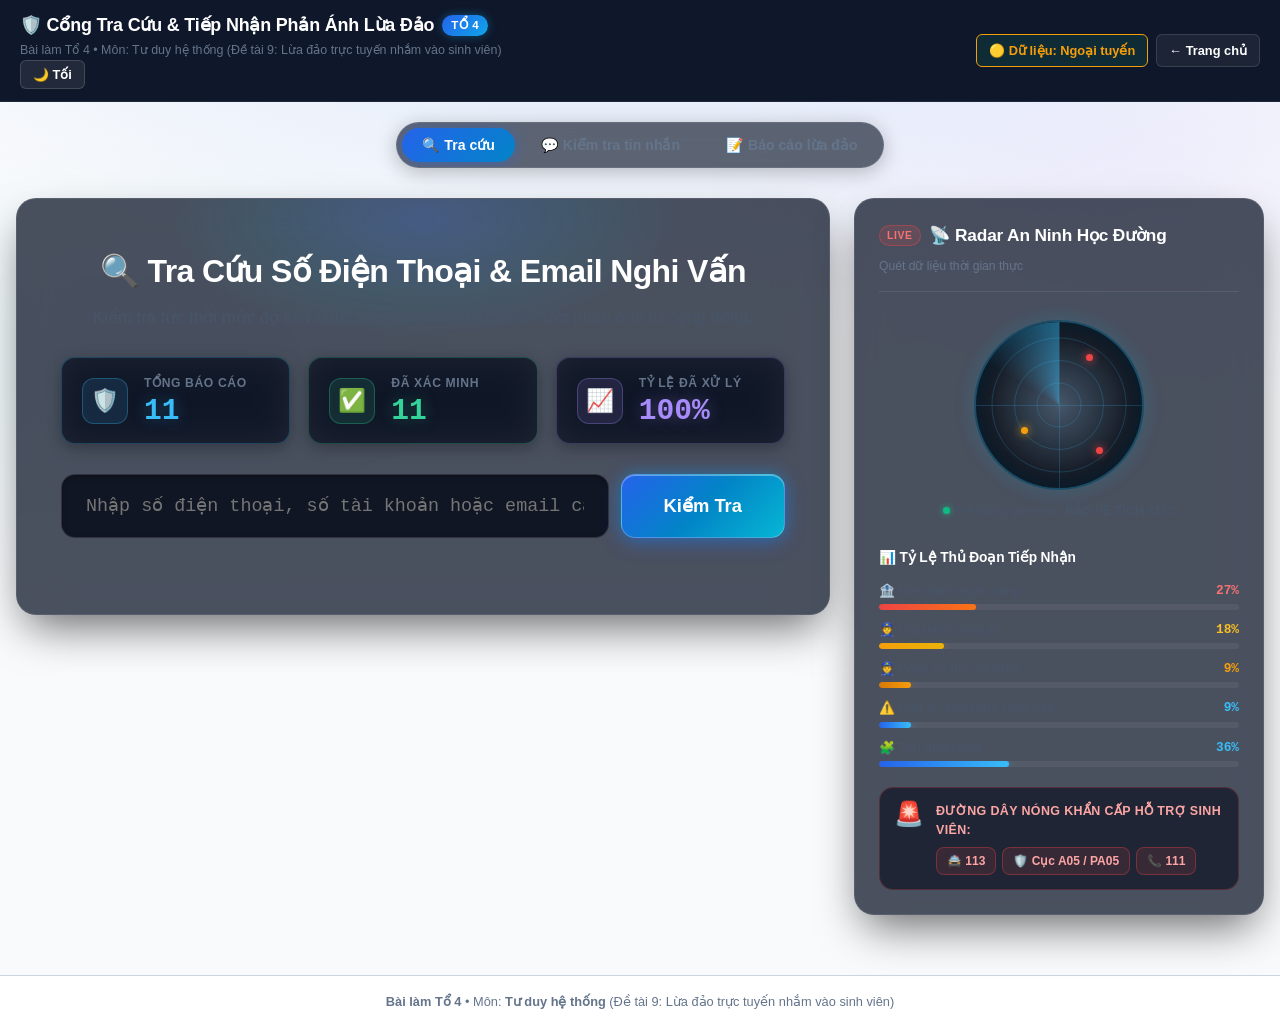
==== commit c857b8fc: "sync: automated QA verified & synced [06/10/2026 23:43:14]" ====
--- a/app/index.html
+++ b/app/index.html
@@ -4,7 +4,7 @@
   <meta charset="UTF-8">
   <!-- Content Security Policy: chỉ cho phép tải mã/kết nối từ các nguồn tin cậy.
        Nếu thêm thư viện CDN mới, cần bổ sung domain vào đây. -->
-  <meta http-equiv="Content-Security-Policy" content="default-src 'self'; script-src 'self' 'unsafe-inline'; style-src 'self' 'unsafe-inline' https://fonts.googleapis.com; font-src 'self' https://fonts.gstatic.com; img-src 'self' data: blob:; connect-src 'self' https://script.google.com https://script.googleusercontent.com; object-src 'none'; base-uri 'self'; form-action 'self'">
+  <meta http-equiv="Content-Security-Policy" content="default-src 'self'; script-src 'self' 'unsafe-inline' 'wasm-unsafe-eval' https://cdn.jsdelivr.net; worker-src 'self' blob: https://cdn.jsdelivr.net; style-src 'self' 'unsafe-inline' https://fonts.googleapis.com; font-src 'self' https://fonts.gstatic.com; img-src 'self' data: blob:; connect-src 'self' data: blob: https://script.google.com https://script.googleusercontent.com https://cdn.jsdelivr.net; object-src 'none'; base-uri 'self'; form-action 'self'">
   <meta name="referrer" content="strict-origin-when-cross-origin">
   <meta name="viewport" content="width=device-width, initial-scale=1.0, maximum-scale=1.0, user-scalable=no">
   <title>Cổng Tra Cứu & Tiếp Nhận Báo Cáo Lừa Đảo - Tổ 4 | Tư Duy Hệ Thống</title>
@@ -27,7 +27,7 @@
   <link rel="stylesheet" href="css/base.css?v=20261006_5">
   <link rel="stylesheet" href="css/lookup.css?v=20261006_5">
   <link rel="stylesheet" href="css/intake.css?v=20261006_5">
-  <link rel="stylesheet" href="css/analyzer.css?v=20261006_5">
+  <link rel="stylesheet" href="css/analyzer.css?v=20261006_6">
 
 </head>
 <body>
@@ -262,11 +262,27 @@
             <textarea id="analyzerMessageText" class="analyzer-textarea" placeholder="Dán nội dung tin nhắn SMS, tin nhắn mạng xã hội hoặc thông báo đáng ngờ vào đây để phân tích rủi ro..."></textarea>
           </div>
 
-          <!-- Action Row -->
+          <!-- Action Row & Local AI Status -->
           <div class="analyzer-actions-row">
             <button id="runAnalyzerBtn" class="btn-run-analyzer" onclick="runScamAnalysis()">
               🔍 Phân Tích Mức Độ Rủi Ro
             </button>
+            <div id="aiStatusBadge" class="ai-status-badge" title="Mô hình AI nhận diện ngữ nghĩa chạy trực tiếp trên trình duyệt (0đ chi phí, bảo mật tối đa)">
+              <span class="ai-badge-dot"></span>
+              <span id="aiBadgeText">Local AI: Sẵn sàng</span>
+            </div>
+          </div>
+
+          <!-- AI Model Download / Inference Progress Bar -->
+          <div id="aiProgressContainer" class="ai-progress-container" style="display: none;">
+            <div class="ai-progress-header">
+              <span id="aiProgressLabel" class="ai-progress-label">🧠 Đang tải mô hình AI Local (Transformers.js ONNX)...</span>
+              <span id="aiProgressPercent" class="ai-progress-percent">0%</span>
+            </div>
+            <div class="ai-progress-track">
+              <div id="aiProgressBar" class="ai-progress-bar-fill" style="width: 0%;"></div>
+            </div>
+            <div class="ai-progress-hint">💡 Mô hình chỉ tải một lần (~23MB) và lưu vào bộ nhớ đệm trình duyệt để chạy ngoại tuyến hoàn toàn miễn phí.</div>
           </div>
 
           <!-- Dynamic Analysis Results Container -->
@@ -347,12 +363,14 @@
   </footer>
 
   <!-- Modular Scripts with Cache-Busting -->
-  <script src="js/storage.js?v=20261006_5"></script>
-  <script src="js/risk-engine.js?v=20261006_5"></script>
-  <script src="js/firebase-service.js?v=20261006_5"></script>
-  <script src="js/lookup.js?v=20261006_5"></script>
-  <script src="js/intake.js?v=20261006_5"></script>
-  <script src="js/analyzer.js?v=20261006_5"></script>
-  <script src="js/app.js?v=20261006_5"></script>
+  <script src="js/storage.js?v=20261006_9"></script>
+  <script src="js/risk-engine.js?v=20261006_9"></script>
+  <script src="js/firebase-service.js?v=20261006_9"></script>
+  <script src="js/lookup.js?v=20261006_9"></script>
+  <script src="js/intake.js?v=20261006_9"></script>
+  <script src="js/mini-ai-model.js?v=20261006_9"></script>
+  <script src="js/mini-ai.js?v=20261006_9"></script>
+  <script src="js/analyzer.js?v=20261006_9"></script>
+  <script src="js/app.js?v=20261006_9"></script>
 </body>
 </html>
--- a/app/css/analyzer.css
+++ b/app/css/analyzer.css
@@ -150,12 +150,20 @@
 .ocr-progress-bar {
   display: none;
   margin-top: 12px;
-  background-color: var(--bg-card);
+  background-color: rgba(15, 23, 42, 0.7);
   border: 1px solid var(--border-color);
   border-radius: var(--radius-sm);
   padding: 10px 14px;
   font-size: 0.82rem;
   color: var(--text-main);
+  line-height: 1.5;
+  word-break: break-word;
+  white-space: normal;
+}
+
+#ocrStatusText {
+  word-break: break-word;
+  white-space: normal;
 }
 
 .ocr-progress-bar.active {
@@ -454,6 +462,155 @@
   filter: brightness(1.08);
 }
 
+/* Local AI Status Badge */
+.ai-status-badge {
+  display: inline-flex;
+  align-items: center;
+  gap: 8px;
+  padding: 6px 14px;
+  border-radius: 999px;
+  background: rgba(16, 185, 129, 0.08);
+  border: 1px solid rgba(16, 185, 129, 0.3);
+  font-size: 0.8rem;
+  font-weight: 600;
+  color: #10b981;
+  transition: all 0.25s ease;
+}
+
+.ai-status-badge.loading {
+  background: rgba(245, 158, 11, 0.1);
+  border-color: rgba(245, 158, 11, 0.35);
+  color: #f59e0b;
+}
+
+.ai-status-badge.offline {
+  background: rgba(148, 163, 184, 0.1);
+  border-color: rgba(148, 163, 184, 0.3);
+  color: var(--text-muted);
+}
+
+.ai-badge-dot {
+  width: 8px;
+  height: 8px;
+  border-radius: 50%;
+  background: #10b981;
+  box-shadow: 0 0 8px rgba(16, 185, 129, 0.6);
+  animation: pulseAiDot 2s infinite ease-in-out;
+}
+
+.ai-status-badge.loading .ai-badge-dot {
+  background: #f59e0b;
+  box-shadow: 0 0 8px rgba(245, 158, 11, 0.7);
+  animation: pulseAiDot 0.8s infinite ease-in-out;
+}
+
+.ai-status-badge.offline .ai-badge-dot {
+  background: #94a3b8;
+  box-shadow: none;
+  animation: none;
+}
+
+@keyframes pulseAiDot {
+  0%, 100% { opacity: 1; transform: scale(1); }
+  50% { opacity: 0.4; transform: scale(0.85); }
+}
+
+/* AI Model Download & Inference Progress Bar */
+.ai-progress-container {
+  margin-top: 14px;
+  padding: 14px 16px;
+  border-radius: var(--radius-sm);
+  background: rgba(15, 23, 42, 0.65);
+  border: 1px solid rgba(59, 130, 246, 0.25);
+  backdrop-filter: blur(8px);
+  animation: fadeIn 0.25s ease;
+}
+
+.ai-progress-header {
+  display: flex;
+  justify-content: space-between;
+  align-items: center;
+  margin-bottom: 8px;
+}
+
+.ai-progress-label {
+  font-size: 0.82rem;
+  font-weight: 600;
+  color: var(--text-main);
+  display: flex;
+  align-items: center;
+  gap: 6px;
+}
+
+.ai-progress-percent {
+  font-size: 0.82rem;
+  font-weight: 700;
+  color: var(--accent-primary);
+  font-family: monospace;
+}
+
+.ai-progress-track {
+  width: 100%;
+  height: 6px;
+  background: rgba(255, 255, 255, 0.08);
+  border-radius: 999px;
+  overflow: hidden;
+  position: relative;
+}
+
+.ai-progress-bar-fill {
+  height: 100%;
+  width: 0%;
+  background: linear-gradient(90deg, #3b82f6, #06b6d4, #10b981);
+  border-radius: 999px;
+  transition: width 0.2s ease;
+  box-shadow: 0 0 10px rgba(59, 130, 246, 0.5);
+}
+
+.ai-progress-hint {
+  margin-top: 8px;
+  font-size: 0.75rem;
+  color: var(--text-muted);
+  line-height: 1.4;
+}
+
+/* Mini AI Result Card Styling */
+.ai-similarity-line {
+  margin: 10px 0 12px 0;
+  padding: 10px 14px;
+  background: rgba(30, 41, 59, 0.6);
+  border: 1px solid rgba(59, 130, 246, 0.25);
+  border-left: 3px solid #3b82f6;
+  border-radius: var(--radius-sm);
+  font-size: 0.86rem;
+  color: var(--text-main);
+  line-height: 1.5;
+}
+
+.ai-similarity-line strong {
+  color: #38bdf8;
+  font-weight: 700;
+}
+
+.ai-suspicious-words {
+  display: inline-block;
+  margin-top: 6px;
+  font-size: 0.8rem;
+  color: var(--text-muted);
+}
+
+.ai-suspicious-words mark {
+  background: rgba(239, 68, 68, 0.15);
+  color: #fca5a5;
+  border: 1px solid rgba(239, 68, 68, 0.3);
+  padding: 1px 6px;
+  border-radius: 4px;
+  font-family: inherit;
+  font-size: 0.8rem;
+  font-weight: 600;
+  margin: 0 2px;
+}
+
 /* Results Display */
 .analyzer-results-container {
   display: none;
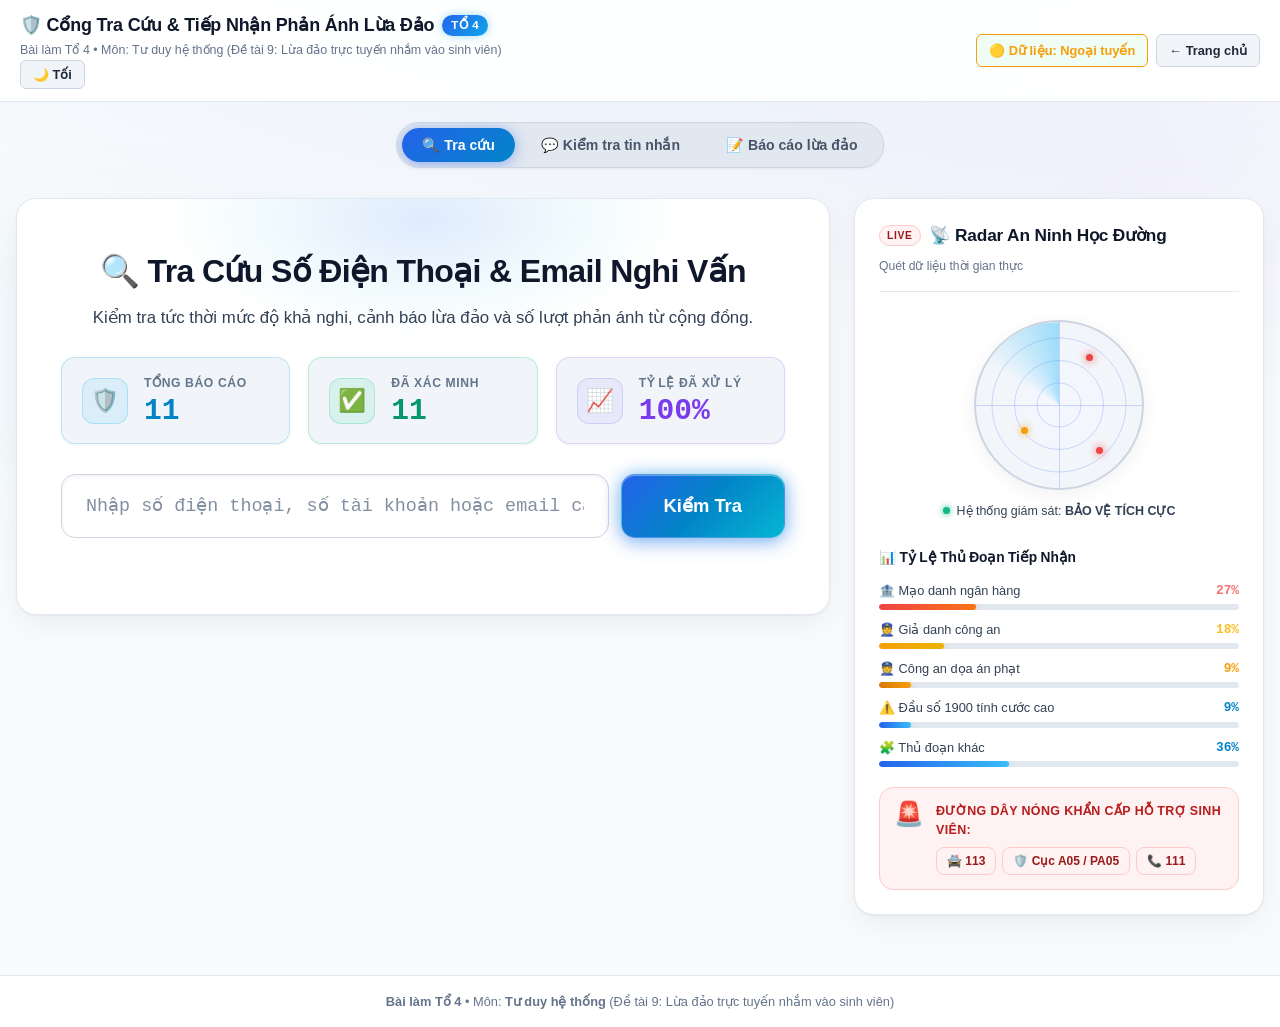
==== commit 0fb71f58: "sync: automated QA verified & synced [07/10/2026 00:14:26]" ====
--- a/app/index.html
+++ b/app/index.html
@@ -24,10 +24,10 @@
   <link href="https://fonts.googleapis.com/css2?family=Be+Vietnam+Pro:ital,wght@0,400;0,500;0,600;0,700;0,800;1,400&family=JetBrains+Mono:wght@400;600&display=swap" rel="stylesheet">
   
   <!-- Modular CSS with Cache-Busting -->
-  <link rel="stylesheet" href="css/base.css?v=20261006_5">
-  <link rel="stylesheet" href="css/lookup.css?v=20261006_5">
-  <link rel="stylesheet" href="css/intake.css?v=20261006_5">
-  <link rel="stylesheet" href="css/analyzer.css?v=20261006_6">
+  <link rel="stylesheet" href="css/base.css?v=20261007_1">
+  <link rel="stylesheet" href="css/lookup.css?v=20261007_1">
+  <link rel="stylesheet" href="css/intake.css?v=20261007_1">
+  <link rel="stylesheet" href="css/analyzer.css?v=20261007_1">
 
 </head>
 <body>
--- a/app/css/base.css
+++ b/app/css/base.css
@@ -4,25 +4,35 @@
    Hỗ trợ Chế độ Sáng / Tối (Light / Dark Mode) & Tối ưu Điện Thoại
    =================================================================== */
 
-:root {
+:root, [data-theme="light"] {
   --font-sans: 'Segoe UI', 'Be Vietnam Pro', -apple-system, BlinkMacSystemFont, 'Roboto', 'Arial', sans-serif;
   --font-mono: 'Consolas', 'JetBrains Mono', monospace;
 
-  /* LIGHT THEME (Mặc định) */
+  /* LIGHT THEME (Hiện đại, tương phản cao, chuẩn học đường) */
   --bg-page: #f8fafc;
   --bg-surface: #ffffff;
   --bg-subtle: #f1f5f9;
-  --border-color: #cbd5e1;
+  --bg-card: #ffffff;
+  --bg-card-hover: #f8fafc;
+  --bg-input: #ffffff;
+  --border-input: #cbd5e1;
+  --border-color: #e2e8f0;
   --border-focus: #2563eb;
 
   --text-main: #0f172a;
-  --text-muted: #475569;
+  --text-muted: #334155;
   --text-dim: #64748b;
 
-  --primary: #1e40af;
+  --primary: #2563eb;
   --primary-hover: #1d4ed8;
-
-  --danger: #b91c1c;
+  --accent-primary: #2563eb;
+  --accent-light: rgba(37, 99, 235, 0.08);
+  --accent-cyan: #0284c7;
+  --accent-violet: #7c3aed;
+  --accent-emerald: #059669;
+  --accent-danger: #dc2626;
+
+  --danger: #dc2626;
   --danger-bg: #fef2f2;
   --danger-border: #fecaca;
   --danger-text: #991b1b;
@@ -41,9 +51,36 @@
   --neutral-border: #cbd5e1;
   --neutral-text: #334155;
 
-  --header-bg: #0f172a;
-  --header-border: #1e293b;
-  --card-shadow: 0 1px 3px rgba(0, 0, 0, 0.05);
+  --header-bg: rgba(255, 255, 255, 0.94);
+  --header-border: #e2e8f0;
+  --header-text: #0f172a;
+  --header-btn-bg: #f1f5f9;
+  --header-btn-border: #cbd5e1;
+  --header-btn-text: #1e293b;
+  --header-btn-hover: #e2e8f0;
+
+  --nav-pill-bg: #e2e8f0;
+  --nav-pill-border: #cbd5e1;
+  --nav-pill-text: #475569;
+  --nav-pill-hover: rgba(255, 255, 255, 0.8);
+
+  --radar-bg: radial-gradient(circle at center, rgba(37, 99, 235, 0.05) 0%, rgba(241, 245, 249, 0.96) 75%);
+  --radar-border: #cbd5e1;
+  --radar-grid: rgba(37, 99, 235, 0.22);
+  --radar-shadow: 0 4px 20px rgba(0, 0, 0, 0.06);
+
+  --bar-track: #e2e8f0;
+  --table-th-bg: #f8fafc;
+  --table-stripe: rgba(241, 245, 249, 0.6);
+  --table-hover: rgba(37, 99, 235, 0.06);
+
+  --hotline-bg: #fef2f2;
+  --hotline-border: #fecaca;
+  --hotline-label: #b91c1c;
+
+  --card-shadow: 0 10px 30px -5px rgba(15, 23, 42, 0.07), 0 1px 3px rgba(15, 23, 42, 0.05);
+  --shadow-sm: 0 1px 3px rgba(0, 0, 0, 0.06);
+  --shadow-md: 0 4px 16px rgba(15, 23, 42, 0.08);
 
   --radius-sm: 6px;
   --radius-md: 10px;
@@ -55,21 +92,27 @@
 /* DARK THEME (Chế độ tối - Dark Cinematic) */
 [data-theme="dark"] {
   --bg-page: #060911;
-  --bg-surface: rgba(15, 23, 42, 0.75);
+  --bg-surface: rgba(15, 23, 42, 0.78);
   --bg-subtle: rgba(30, 41, 59, 0.7);
+  --bg-card: rgba(15, 23, 42, 0.78);
+  --bg-card-hover: rgba(30, 41, 59, 0.85);
+  --bg-input: rgba(9, 14, 28, 0.85);
+  --border-input: rgba(255, 255, 255, 0.12);
   --border-color: rgba(255, 255, 255, 0.09);
   --border-focus: #38bdf8;
 
   --text-main: #f8fafc;
   --text-muted: #cbd5e1;
-  --text-dim: #718096;
+  --text-dim: #94a3b8;
 
   --primary: #3b82f6;
   --primary-hover: #60a5fa;
-
+  --accent-primary: #3b82f6;
+  --accent-light: rgba(59, 130, 246, 0.12);
   --accent-cyan: #38bdf8;
   --accent-violet: #a78bfa;
   --accent-emerald: #34d399;
+  --accent-danger: #ef4444;
 
   --danger: #ef4444;
   --danger-bg: rgba(239, 68, 68, 0.12);
@@ -90,9 +133,36 @@
   --neutral-border: rgba(255, 255, 255, 0.08);
   --neutral-text: #cbd5e1;
 
-  --header-bg: rgba(6, 9, 17, 0.85);
+  --header-bg: rgba(6, 9, 17, 0.88);
   --header-border: rgba(255, 255, 255, 0.08);
-  --card-shadow: 0 10px 30px -5px rgba(0, 0, 0, 0.5), 0 0 0 1px rgba(255, 255, 255, 0.06);
+  --header-text: #ffffff;
+  --header-btn-bg: rgba(255, 255, 255, 0.06);
+  --header-btn-border: rgba(255, 255, 255, 0.12);
+  --header-btn-text: #ffffff;
+  --header-btn-hover: rgba(37, 99, 235, 0.2);
+
+  --nav-pill-bg: rgba(15, 23, 42, 0.65);
+  --nav-pill-border: rgba(255, 255, 255, 0.08);
+  --nav-pill-text: var(--text-dim);
+  --nav-pill-hover: rgba(255, 255, 255, 0.05);
+
+  --radar-bg: radial-gradient(circle at center, rgba(14, 165, 233, 0.08) 0%, rgba(6, 9, 17, 0.95) 75%);
+  --radar-border: rgba(56, 189, 248, 0.35);
+  --radar-grid: rgba(56, 189, 248, 0.2);
+  --radar-shadow: 0 0 20px rgba(6, 182, 212, 0.2), inset 0 0 20px rgba(14, 165, 233, 0.15);
+
+  --bar-track: rgba(255, 255, 255, 0.06);
+  --table-th-bg: rgba(10, 16, 32, 0.85);
+  --table-stripe: rgba(255, 255, 255, 0.018);
+  --table-hover: rgba(56, 189, 248, 0.07);
+
+  --hotline-bg: rgba(10, 16, 32, 0.65);
+  --hotline-border: rgba(239, 68, 68, 0.25);
+  --hotline-label: #fca5a5;
+
+  --card-shadow: 0 20px 45px -10px rgba(0, 0, 0, 0.6), 0 0 0 1px rgba(255, 255, 255, 0.06);
+  --shadow-sm: 0 2px 6px rgba(0, 0, 0, 0.3);
+  --shadow-md: 0 10px 25px rgba(0, 0, 0, 0.5);
 }
 
 * {
@@ -111,10 +181,17 @@
   line-height: 1.5;
   transition: background-color var(--transition-speed) ease, color var(--transition-speed) ease;
   background-image: 
-    radial-gradient(1200px 500px at 50% -50px, rgba(37, 99, 235, 0.13) 0%, transparent 70%),
-    radial-gradient(700px 350px at 90% 20%, rgba(139, 92, 246, 0.07) 0%, transparent 65%),
-    radial-gradient(700px 350px at 10% 40%, rgba(6, 182, 212, 0.05) 0%, transparent 65%);
+    radial-gradient(1200px 500px at 50% -50px, rgba(37, 99, 235, 0.08) 0%, transparent 70%),
+    radial-gradient(700px 350px at 90% 20%, rgba(139, 92, 246, 0.05) 0%, transparent 65%),
+    radial-gradient(700px 350px at 10% 40%, rgba(6, 182, 212, 0.04) 0%, transparent 65%);
   background-attachment: fixed;
+}
+
+[data-theme="dark"] body {
+  background-image: 
+    radial-gradient(1200px 500px at 50% -50px, rgba(37, 99, 235, 0.16) 0%, transparent 70%),
+    radial-gradient(700px 350px at 90% 20%, rgba(139, 92, 246, 0.09) 0%, transparent 65%),
+    radial-gradient(700px 350px at 10% 40%, rgba(6, 182, 212, 0.07) 0%, transparent 65%);
 }
 
 /* Header */
@@ -122,13 +199,13 @@
   background-color: var(--header-bg);
   backdrop-filter: blur(16px);
   -webkit-backdrop-filter: blur(16px);
-  color: #ffffff;
+  color: var(--header-text);
   border-bottom: 1px solid var(--header-border);
   padding: 12px 20px;
   position: sticky;
   top: 0;
   z-index: 100;
-  transition: background-color var(--transition-speed) ease;
+  transition: background-color var(--transition-speed) ease, border-color var(--transition-speed) ease;
 }
 
 .header-inner {
@@ -152,7 +229,7 @@
   align-items: center;
   flex-wrap: wrap;
   gap: 8px;
-  color: #ffffff;
+  color: var(--header-text);
   letter-spacing: -0.01em;
 }
 
@@ -187,9 +264,9 @@
   display: inline-flex;
   align-items: center;
   gap: 4px;
-  background-color: rgba(255, 255, 255, 0.06);
-  color: #ffffff;
-  border: 1px solid rgba(255, 255, 255, 0.12);
+  background-color: var(--header-btn-bg);
+  color: var(--header-btn-text);
+  border: 1px solid var(--header-btn-border);
   padding: 6px 12px;
   border-radius: var(--radius-sm);
   font-size: 0.8rem;
@@ -200,18 +277,18 @@
 }
 
 .btn-header-link:hover {
-  background-color: rgba(37, 99, 235, 0.2);
-  border-color: #3b82f6;
-  color: #ffffff;
+  background-color: var(--header-btn-hover);
+  border-color: var(--primary);
+  color: var(--text-main);
 }
 
 .btn-header-badge {
   display: inline-flex;
   align-items: center;
   gap: 6px;
-  background-color: rgba(16, 185, 129, 0.12);
-  color: #34d399;
-  border: 1px solid rgba(16, 185, 129, 0.35);
+  background-color: var(--success-bg);
+  color: var(--success-text);
+  border: 1px solid var(--success-border);
   padding: 6px 12px;
   border-radius: var(--radius-sm);
   font-size: 0.8rem;
@@ -226,9 +303,9 @@
   align-items: center;
   justify-content: center;
   gap: 6px;
-  background-color: rgba(255, 255, 255, 0.08);
-  color: #ffffff;
-  border: 1px solid rgba(255, 255, 255, 0.15);
+  background-color: var(--header-btn-bg);
+  color: var(--header-btn-text);
+  border: 1px solid var(--header-btn-border);
   padding: 6px 12px;
   border-radius: var(--radius-sm);
   font-size: 0.8rem;
@@ -239,8 +316,8 @@
 }
 
 .btn-theme-toggle:hover {
-  background-color: rgba(255, 255, 255, 0.18);
-  border-color: rgba(255, 255, 255, 0.3);
+  background-color: var(--header-btn-hover);
+  border-color: var(--primary);
 }
 
 /* Container */
@@ -259,15 +336,15 @@
   align-items: center;
   margin: 0 auto 30px auto;
   gap: 6px;
-  background: rgba(15, 23, 42, 0.65);
+  background: var(--nav-pill-bg);
   backdrop-filter: blur(14px);
   -webkit-backdrop-filter: blur(14px);
   padding: 5px;
   border-radius: 9999px;
-  border: 1px solid rgba(255, 255, 255, 0.08);
+  border: 1px solid var(--nav-pill-border);
   width: fit-content;
   max-width: 100%;
-  box-shadow: 0 4px 20px rgba(0, 0, 0, 0.25);
+  box-shadow: var(--shadow-sm);
   overflow-x: auto;
   -webkit-overflow-scrolling: touch;
   scrollbar-width: none;
@@ -284,7 +361,7 @@
   padding: 9px 20px;
   font-size: 0.88rem;
   font-weight: 600;
-  color: var(--text-dim);
+  color: var(--nav-pill-text);
   cursor: pointer;
   transition: all 0.22s cubic-bezier(0.16, 1, 0.3, 1);
   flex-shrink: 0;
@@ -293,7 +370,7 @@
 
 .app-tab-nav button:hover {
   color: var(--text-main);
-  background-color: rgba(255, 255, 255, 0.05);
+  background-color: var(--nav-pill-hover);
 }
 
 .app-tab-nav button.active {
--- a/app/css/lookup.css
+++ b/app/css/lookup.css
@@ -30,12 +30,13 @@
   overflow: hidden;
   padding: 48px 44px;
   border-radius: 20px;
-  background: rgba(15, 23, 42, 0.75);
+  background: var(--bg-surface);
   backdrop-filter: blur(24px);
   -webkit-backdrop-filter: blur(24px);
-  border: 1px solid rgba(255, 255, 255, 0.09);
-  box-shadow: 0 20px 45px -10px rgba(0, 0, 0, 0.6), 0 0 0 1px rgba(255, 255, 255, 0.05);
+  border: 1px solid var(--border-color);
+  box-shadow: var(--card-shadow);
   text-align: center;
+  transition: background var(--transition-speed) ease, border-color var(--transition-speed) ease;
 }
 
 /* Hero Center Ambient Glow */
@@ -48,7 +49,7 @@
   width: min(520px, 90vw);
   max-width: 100%;
   height: 240px;
-  background: radial-gradient(ellipse at center, rgba(59, 130, 246, 0.24) 0%, rgba(6, 182, 212, 0.08) 45%, transparent 70%);
+  background: radial-gradient(ellipse at center, rgba(59, 130, 246, 0.16) 0%, rgba(6, 182, 212, 0.05) 45%, transparent 70%);
   pointer-events: none;
   border-radius: 50%;
 }
@@ -58,7 +59,7 @@
   font-weight: 800;
   margin-bottom: 10px;
   letter-spacing: -0.02em;
-  color: #ffffff;
+  color: var(--text-main);
   text-align: center;
   position: relative;
   z-index: 1;
@@ -88,7 +89,7 @@
 
 #tab-lookup .lookup-stat-item {
   position: relative;
-  background: rgba(10, 16, 32, 0.65);
+  background: var(--bg-subtle);
   backdrop-filter: blur(16px);
   -webkit-backdrop-filter: blur(16px);
   border-radius: 14px;
@@ -97,18 +98,18 @@
   align-items: center;
   gap: 16px;
   text-align: left;
-  border: 1px solid rgba(255, 255, 255, 0.08);
-  box-shadow: 0 4px 16px rgba(0, 0, 0, 0.3);
+  border: 1px solid var(--border-color);
+  box-shadow: var(--shadow-sm);
   transition: all 0.25s cubic-bezier(0.16, 1, 0.3, 1);
 }
 
 #tab-lookup .lookup-stat-item:hover {
   transform: translateY(-3px);
-  box-shadow: 0 8px 24px rgba(0, 0, 0, 0.45);
+  box-shadow: var(--shadow-md);
 }
 
 #tab-lookup .lookup-stat-item.stat-item-total {
-  border-color: rgba(56, 189, 248, 0.25);
+  border-color: rgba(56, 189, 248, 0.3);
 }
 #tab-lookup .lookup-stat-item.stat-item-total:hover {
   border-color: rgba(56, 189, 248, 0.6);
@@ -116,7 +117,7 @@
 }
 
 #tab-lookup .lookup-stat-item.stat-item-verified {
-  border-color: rgba(52, 211, 153, 0.25);
+  border-color: rgba(52, 211, 153, 0.3);
 }
 #tab-lookup .lookup-stat-item.stat-item-verified:hover {
   border-color: rgba(52, 211, 153, 0.6);
@@ -124,7 +125,7 @@
 }
 
 #tab-lookup .lookup-stat-item.stat-item-rate {
-  border-color: rgba(167, 139, 250, 0.25);
+  border-color: rgba(167, 139, 250, 0.3);
 }
 #tab-lookup .lookup-stat-item.stat-item-rate:hover {
   border-color: rgba(167, 139, 250, 0.6);
@@ -175,20 +176,17 @@
   font-weight: 800;
   line-height: 1.1;
   font-family: var(--font-mono, monospace);
-  color: #ffffff;
+  color: var(--text-main);
 }
 
 #tab-lookup .lookup-stat-val.text-total {
-  color: #38bdf8;
-  text-shadow: 0 0 16px rgba(56, 189, 248, 0.35);
+  color: var(--accent-cyan);
 }
 #tab-lookup .lookup-stat-val.text-verified {
-  color: #34d399;
-  text-shadow: 0 0 16px rgba(52, 211, 153, 0.35);
+  color: var(--accent-emerald);
 }
 #tab-lookup .lookup-stat-val.text-rate {
-  color: #a78bfa;
-  text-shadow: 0 0 16px rgba(167, 139, 250, 0.35);
+  color: var(--accent-violet);
 }
 
 @media (max-width: 680px) {
@@ -226,18 +224,23 @@
   font-size: 1.15rem;
   padding: 16px 24px;
   border-radius: 14px;
-  border: 1.5px solid rgba(255, 255, 255, 0.12);
-  background-color: rgba(9, 14, 28, 0.85);
-  color: #ffffff;
-  box-shadow: inset 0 2px 4px rgba(0, 0, 0, 0.3);
+  border: 1.5px solid var(--border-input);
+  background-color: var(--bg-input);
+  color: var(--text-main);
+  box-shadow: inset 0 2px 4px rgba(0, 0, 0, 0.05);
   outline: none;
   transition: all 0.25s ease;
 }
 
 #tab-lookup .search-input-group input:focus {
-  border-color: #38bdf8;
-  background-color: rgba(13, 21, 41, 0.95);
-  box-shadow: 0 0 0 4px rgba(56, 189, 248, 0.2), 0 0 24px rgba(56, 189, 248, 0.15);
+  border-color: var(--border-focus);
+  background-color: var(--bg-input);
+  box-shadow: 0 0 0 4px rgba(37, 99, 235, 0.18), 0 0 20px rgba(56, 189, 248, 0.15);
+}
+
+#tab-lookup .search-input-group input::placeholder {
+  color: var(--text-dim);
+  opacity: 0.8;
 }
 
 /* Nút Kiểm Tra - CTA Vibrant Glowing Focal Point */
@@ -874,10 +877,10 @@
 }
 
 .risk-flag {
-  background: rgba(15, 23, 42, 0.6);
+  background: var(--bg-surface);
   border-radius: var(--radius-sm);
   padding: 11px 14px;
-  border: 1px solid rgba(255, 255, 255, 0.08);
+  border: 1px solid var(--border-color);
   border-left: 4px solid var(--primary);
   display: flex;
   flex-direction: column;
@@ -888,28 +891,28 @@
 }
 
 .risk-flag:hover {
-  background: rgba(15, 23, 42, 0.85);
+  background: var(--bg-subtle);
   transform: translateY(-1px);
 }
 
 .risk-flag-danger {
-  border-left-color: #ef4444;
-  background: rgba(239, 68, 68, 0.08);
+  border-left-color: var(--danger);
+  background: var(--danger-bg);
 }
 .risk-flag-danger:hover {
-  background: rgba(239, 68, 68, 0.14);
+  background: var(--danger-bg);
 }
 
 .risk-flag-warning {
-  border-left-color: #f59e0b;
-  background: rgba(245, 158, 11, 0.08);
+  border-left-color: var(--warning);
+  background: var(--warning-bg);
 }
 .risk-flag-warning:hover {
-  background: rgba(245, 158, 11, 0.14);
+  background: var(--warning-bg);
 }
 
 .risk-flag-info {
-  border-left-color: #38bdf8;
+  border-left-color: var(--accent-cyan);
   background: rgba(56, 189, 248, 0.08);
 }
 .risk-flag-info:hover {
@@ -917,18 +920,18 @@
 }
 
 .risk-flag-title {
-  color: #ffffff;
+  color: var(--text-main);
   font-size: 0.88rem;
   font-weight: 700;
 }
 .risk-flag-danger .risk-flag-title {
-  color: #fca5a5;
+  color: var(--danger-text);
 }
 .risk-flag-warning .risk-flag-title {
-  color: #fde68a;
+  color: var(--warning-text);
 }
 .risk-flag-info .risk-flag-title {
-  color: #bae6fd;
+  color: var(--primary);
 }
 
 .risk-flag-detail {
@@ -951,9 +954,9 @@
   display: inline-flex;
   align-items: center;
   gap: 4px;
-  background: rgba(255, 255, 255, 0.06);
-  border: 1px solid rgba(255, 255, 255, 0.14);
-  color: #38bdf8;
+  background: var(--bg-subtle);
+  border: 1px solid var(--border-color);
+  color: var(--primary);
   padding: 3px 9px;
   border-radius: 6px;
   font-size: 0.74rem;
@@ -964,8 +967,8 @@
 }
 
 .risk-source-link:hover {
-  background: rgba(56, 189, 248, 0.22);
-  border-color: #38bdf8;
+  background: var(--primary);
+  border-color: var(--primary);
   color: #ffffff;
   transform: translateY(-1px);
 }
@@ -1005,9 +1008,9 @@
   border-radius: var(--radius-sm);
   font-size: 0.76rem;
   line-height: 1.5;
-  background: rgba(245, 158, 11, 0.08);
-  border: 1px solid rgba(245, 158, 11, 0.25);
-  color: #fde68a;
+  background: var(--warning-bg);
+  border: 1px solid var(--warning-border);
+  color: var(--warning-text);
   font-style: italic;
 }
 
@@ -1232,20 +1235,21 @@
    =================================================================== */
 
 .dashboard-widget.radar-widget {
-  background: rgba(15, 23, 42, 0.75);
+  background: var(--bg-surface);
   backdrop-filter: blur(24px);
   -webkit-backdrop-filter: blur(24px);
-  border: 1px solid rgba(255, 255, 255, 0.09);
+  border: 1px solid var(--border-color);
   border-radius: 20px;
   padding: 24px;
-  box-shadow: 0 20px 45px -10px rgba(0, 0, 0, 0.6), 0 0 0 1px rgba(255, 255, 255, 0.05);
+  box-shadow: var(--card-shadow);
   display: flex;
   flex-direction: column;
   gap: 20px;
+  transition: background var(--transition-speed) ease, border-color var(--transition-speed) ease;
 }
 
 .widget-header {
-  border-bottom: 1px solid rgba(255, 255, 255, 0.08);
+  border-bottom: 1px solid var(--border-color);
   padding-bottom: 14px;
 }
 
@@ -1259,14 +1263,14 @@
 .widget-title {
   font-size: 1.08rem;
   font-weight: 700;
-  color: #ffffff;
+  color: var(--text-main);
   letter-spacing: -0.01em;
 }
 
 .widget-badge.live-pulse {
-  background-color: rgba(239, 68, 68, 0.15);
-  color: #f87171;
-  border: 1px solid rgba(239, 68, 68, 0.4);
+  background-color: var(--danger-bg);
+  color: var(--danger-text);
+  border: 1px solid var(--danger-border);
   font-size: 0.65rem;
   font-weight: 800;
   padding: 2px 7px;
@@ -1298,11 +1302,11 @@
   width: 170px;
   height: 170px;
   border-radius: 50%;
-  background: radial-gradient(circle at center, rgba(14, 165, 233, 0.08) 0%, rgba(6, 9, 17, 0.95) 75%);
-  border: 2px solid rgba(56, 189, 248, 0.35);
+  background: var(--radar-bg);
+  border: 2px solid var(--radar-border);
   position: relative;
   overflow: hidden;
-  box-shadow: 0 0 20px rgba(6, 182, 212, 0.2), inset 0 0 20px rgba(14, 165, 233, 0.15);
+  box-shadow: var(--radar-shadow);
 }
 
 .radar-circle {
@@ -1311,7 +1315,7 @@
   left: 50%;
   transform: translate(-50%, -50%);
   border-radius: 50%;
-  border: 1px solid rgba(56, 189, 248, 0.2);
+  border: 1px solid var(--radar-grid);
 }
 
 .radar-c1 { width: 45px; height: 45px; }
@@ -1324,7 +1328,7 @@
   left: 0;
   width: 100%;
   height: 1px;
-  background-color: rgba(56, 189, 248, 0.2);
+  background-color: var(--radar-grid);
 }
 
 .radar-crosshair-v {
@@ -1333,7 +1337,7 @@
   left: 50%;
   width: 1px;
   height: 100%;
-  background-color: rgba(56, 189, 248, 0.2);
+  background-color: var(--radar-grid);
 }
 
 .radar-sweep {
@@ -1416,7 +1420,7 @@
 .breakdown-title {
   font-size: 0.86rem;
   font-weight: 700;
-  color: #ffffff;
+  color: var(--text-main);
   letter-spacing: -0.01em;
 }
 
@@ -1455,12 +1459,12 @@
 .scam-pct.danger-text { color: #f87171; }
 .scam-pct.warning-text { color: #fbbf24; }
 .scam-pct.amber-text { color: #f59e0b; }
-.scam-pct.blue-text { color: #38bdf8; }
+.scam-pct.blue-text { color: var(--accent-cyan); }
 
 .bar-track {
   width: 100%;
   height: 6px;
-  background-color: rgba(255, 255, 255, 0.06);
+  background-color: var(--bar-track);
   border-radius: 9999px;
   overflow: hidden;
 }
@@ -1493,8 +1497,8 @@
 
 /* Hotline Emergency Card */
 .hotline-card {
-  background: rgba(10, 16, 32, 0.65);
-  border: 1px solid rgba(239, 68, 68, 0.25);
+  background: var(--hotline-bg);
+  border: 1px solid var(--hotline-border);
   border-radius: 14px;
   padding: 14px;
   display: flex;
@@ -1517,7 +1521,7 @@
 .hotline-label {
   font-size: 0.78rem;
   font-weight: 700;
-  color: #fca5a5;
+  color: var(--hotline-label);
   text-transform: uppercase;
   letter-spacing: 0.03em;
 }
@@ -1532,9 +1536,9 @@
   display: inline-flex;
   align-items: center;
   gap: 4px;
-  background-color: rgba(239, 68, 68, 0.12);
-  color: #fca5a5;
-  border: 1px solid rgba(239, 68, 68, 0.35);
+  background-color: var(--danger-bg);
+  color: var(--danger-text);
+  border: 1px solid var(--danger-border);
   padding: 4px 10px;
   border-radius: 8px;
   font-size: 0.75rem;
@@ -1544,8 +1548,8 @@
 }
 
 .hotline-pill:hover {
-  background-color: rgba(239, 68, 68, 0.25);
-  border-color: #ef4444;
+  background-color: var(--danger);
+  border-color: var(--danger);
   color: #ffffff;
   transform: translateY(-1px);
 }
--- a/app/css/intake.css
+++ b/app/css/intake.css
@@ -10,13 +10,13 @@
 }
 
 .intake-form-box {
-  background-color: rgba(15, 23, 42, 0.75);
+  background-color: var(--bg-surface);
   backdrop-filter: blur(20px);
   -webkit-backdrop-filter: blur(20px);
-  border: 1px solid rgba(255, 255, 255, 0.08);
+  border: 1px solid var(--border-color);
   border-radius: var(--radius-md);
   padding: 26px;
-  box-shadow: 0 10px 30px -5px rgba(0, 0, 0, 0.4);
+  box-shadow: var(--card-shadow);
   transition: background-color var(--transition-speed) ease, border-color var(--transition-speed) ease;
 }
 
@@ -24,7 +24,7 @@
   font-size: 1.25rem;
   font-weight: 800;
   margin-bottom: 6px;
-  color: #ffffff;
+  color: var(--text-main);
   letter-spacing: -0.01em;
 }
 
@@ -52,23 +52,30 @@
 .form-group select,
 .form-group textarea {
   width: 100%;
-  background-color: rgba(9, 14, 28, 0.85);
-  color: #ffffff;
-  border: 1px solid rgba(255, 255, 255, 0.12);
+  background-color: var(--bg-input);
+  color: var(--text-main);
+  border: 1px solid var(--border-input);
   padding: 11px 14px;
   border-radius: var(--radius-sm);
   font-size: 0.9rem;
   outline: none;
   font-family: var(--font-sans);
+  box-shadow: inset 0 2px 4px rgba(0, 0, 0, 0.04);
   transition: all 0.2s ease;
 }
 
 .form-group input:focus,
 .form-group select:focus,
 .form-group textarea:focus {
-  border-color: #38bdf8;
-  background-color: rgba(13, 21, 41, 0.95);
-  box-shadow: 0 0 0 3px rgba(56, 189, 248, 0.2);
+  border-color: var(--border-focus);
+  background-color: var(--bg-input);
+  box-shadow: 0 0 0 3px rgba(37, 99, 235, 0.18);
+}
+
+.form-group input::placeholder,
+.form-group textarea::placeholder {
+  color: var(--text-dim);
+  opacity: 0.8;
 }
 
 .btn-submit-intake {
@@ -107,9 +114,9 @@
 .btn-download-receipt {
   width: 100%;
   margin-top: 12px;
-  background: rgba(56, 189, 248, 0.08);
-  color: #38bdf8;
-  border: 1.5px dashed rgba(56, 189, 248, 0.45);
+  background: var(--accent-light);
+  color: var(--accent-primary);
+  border: 1.5px dashed var(--accent-primary);
   padding: 12px;
   border-radius: var(--radius-sm);
   font-weight: 700;
@@ -124,22 +131,22 @@
 }
 
 .btn-download-receipt:hover {
-  background-color: rgba(56, 189, 248, 0.16);
-  border-color: #38bdf8;
+  background-color: var(--accent-primary);
+  color: #ffffff;
   border-style: solid;
   transform: translateY(-1px);
-  box-shadow: 0 4px 14px rgba(56, 189, 248, 0.2);
+  box-shadow: 0 4px 14px rgba(37, 99, 235, 0.3);
 }
 
 /* Registry Table Box */
 .intake-table-box {
-  background-color: rgba(15, 23, 42, 0.75);
+  background-color: var(--bg-surface);
   backdrop-filter: blur(20px);
   -webkit-backdrop-filter: blur(20px);
-  border: 1px solid rgba(255, 255, 255, 0.08);
+  border: 1px solid var(--border-color);
   border-radius: var(--radius-md);
   padding: 24px;
-  box-shadow: 0 10px 30px -5px rgba(0, 0, 0, 0.4);
+  box-shadow: var(--card-shadow);
   display: flex;
   flex-direction: column;
   transition: background-color var(--transition-speed) ease, border-color var(--transition-speed) ease;
@@ -168,7 +175,7 @@
 }
 
 .clean-table th {
-  background-color: rgba(10, 16, 32, 0.85);
+  background-color: var(--table-th-bg);
   color: var(--text-dim);
   font-size: 0.78rem;
   font-weight: 700;
@@ -176,37 +183,43 @@
   letter-spacing: 0.05em;
   text-align: left;
   padding: 12px 14px;
-  border-bottom: 1px solid rgba(255, 255, 255, 0.1);
+  border-bottom: 1px solid var(--border-color);
   white-space: nowrap;
 }
 
 .clean-table td {
   padding: 12px 14px;
-  border-bottom: 1px solid rgba(255, 255, 255, 0.06);
+  border-bottom: 1px solid var(--border-color);
   color: var(--text-main);
   vertical-align: middle;
 }
 
 /* Zebra striping for cinematic contrast */
 .clean-table tbody tr:nth-child(even) {
-  background-color: rgba(255, 255, 255, 0.018);
+  background-color: var(--table-stripe);
 }
 
 .clean-table tbody tr:hover {
-  background-color: rgba(56, 189, 248, 0.07);
+  background-color: var(--table-hover);
 }
 
 .ticket-badge {
   font-family: var(--font-mono);
   font-weight: 700;
-  color: #38bdf8;
-  background-color: rgba(56, 189, 248, 0.12);
-  border: 1px solid rgba(56, 189, 248, 0.3);
+  color: var(--primary);
+  background-color: var(--accent-light);
+  border: 1px solid var(--border-color);
   padding: 3px 8px;
   border-radius: 6px;
   display: inline-block;
   white-space: nowrap;
   letter-spacing: 0.02em;
+}
+
+[data-theme="dark"] .ticket-badge {
+  color: #38bdf8;
+  background-color: rgba(56, 189, 248, 0.12);
+  border-color: rgba(56, 189, 248, 0.3);
 }
 
 /* Semantic Status Badges with Subtle Glow */
@@ -223,24 +236,21 @@
 }
 
 .badge-status-danger {
-  background-color: rgba(239, 68, 68, 0.15);
-  color: #f87171;
-  border: 1px solid rgba(239, 68, 68, 0.4);
-  box-shadow: 0 0 10px rgba(239, 68, 68, 0.2);
+  background-color: var(--danger-bg);
+  color: var(--danger-text);
+  border: 1px solid var(--danger-border);
 }
 
 .badge-status-warning {
-  background-color: rgba(245, 158, 11, 0.15);
-  color: #fbbf24;
-  border: 1px solid rgba(245, 158, 11, 0.4);
-  box-shadow: 0 0 10px rgba(245, 158, 11, 0.2);
+  background-color: var(--warning-bg);
+  color: var(--warning-text);
+  border: 1px solid var(--warning-border);
 }
 
 .badge-status-verified {
-  background-color: rgba(16, 185, 129, 0.15);
-  color: #34d399;
-  border: 1px solid rgba(16, 185, 129, 0.4);
-  box-shadow: 0 0 10px rgba(16, 185, 129, 0.2);
+  background-color: var(--success-bg);
+  color: var(--success-text);
+  border: 1px solid var(--success-border);
 }
 
 /* RESPONSIVE DESIGN CHO ĐIỆN THOẠI (< 860px) */
--- a/app/css/analyzer.css
+++ b/app/css/analyzer.css
@@ -196,27 +196,29 @@
 .analyzer-textarea {
   width: 100%;
   min-height: 130px;
-  padding: 14px;
-  border-radius: var(--radius-sm);
-  border: 1px solid var(--border-color);
-  background-color: var(--bg-card);
-  background-color: rgba(9, 14, 28, 0.85);
-  color: #ffffff;
+  border-radius: 12px;
+  border: 1px solid var(--border-input);
+  background-color: var(--bg-input);
+  color: var(--text-main);
   font-family: inherit;
   font-size: 0.92rem;
   line-height: 1.6;
   resize: vertical;
   outline: none;
-  border: 1px solid rgba(255, 255, 255, 0.12);
-  border-radius: 12px;
   padding: 14px 16px;
+  box-shadow: inset 0 2px 4px rgba(0, 0, 0, 0.04);
   transition: all 0.2s ease;
 }
 
 .analyzer-textarea:focus {
-  border-color: #38bdf8;
-  background-color: rgba(13, 21, 41, 0.95);
-  box-shadow: 0 0 0 3px rgba(56, 189, 248, 0.2);
+  border-color: var(--border-focus);
+  background-color: var(--bg-input);
+  box-shadow: 0 0 0 3px rgba(37, 99, 235, 0.18);
+}
+
+.analyzer-textarea::placeholder {
+  color: var(--text-dim);
+  opacity: 0.8;
 }
 
 /* Sample Buttons Bar */
@@ -520,8 +522,8 @@
   margin-top: 14px;
   padding: 14px 16px;
   border-radius: var(--radius-sm);
-  background: rgba(15, 23, 42, 0.65);
-  border: 1px solid rgba(59, 130, 246, 0.25);
+  background: var(--bg-surface);
+  border: 1px solid var(--border-color);
   backdrop-filter: blur(8px);
   animation: fadeIn 0.25s ease;
 }
@@ -552,7 +554,7 @@
 .ai-progress-track {
   width: 100%;
   height: 6px;
-  background: rgba(255, 255, 255, 0.08);
+  background: var(--border-color);
   border-radius: 999px;
   overflow: hidden;
   position: relative;
@@ -578,9 +580,9 @@
 .ai-similarity-line {
   margin: 10px 0 12px 0;
   padding: 10px 14px;
-  background: rgba(30, 41, 59, 0.6);
-  border: 1px solid rgba(59, 130, 246, 0.25);
-  border-left: 3px solid #3b82f6;
+  background: var(--bg-subtle);
+  border: 1px solid var(--border-color);
+  border-left: 3px solid var(--primary);
   border-radius: var(--radius-sm);
   font-size: 0.86rem;
   color: var(--text-main);
@@ -588,7 +590,7 @@
 }
 
 .ai-similarity-line strong {
-  color: #38bdf8;
+  color: var(--primary);
   font-weight: 700;
 }
 
@@ -600,9 +602,9 @@
 }
 
 .ai-suspicious-words mark {
-  background: rgba(239, 68, 68, 0.15);
-  color: #fca5a5;
-  border: 1px solid rgba(239, 68, 68, 0.3);
+  background: var(--danger-bg);
+  color: var(--danger-text);
+  border: 1px solid var(--danger-border);
   padding: 1px 6px;
   border-radius: 4px;
   font-family: inherit;
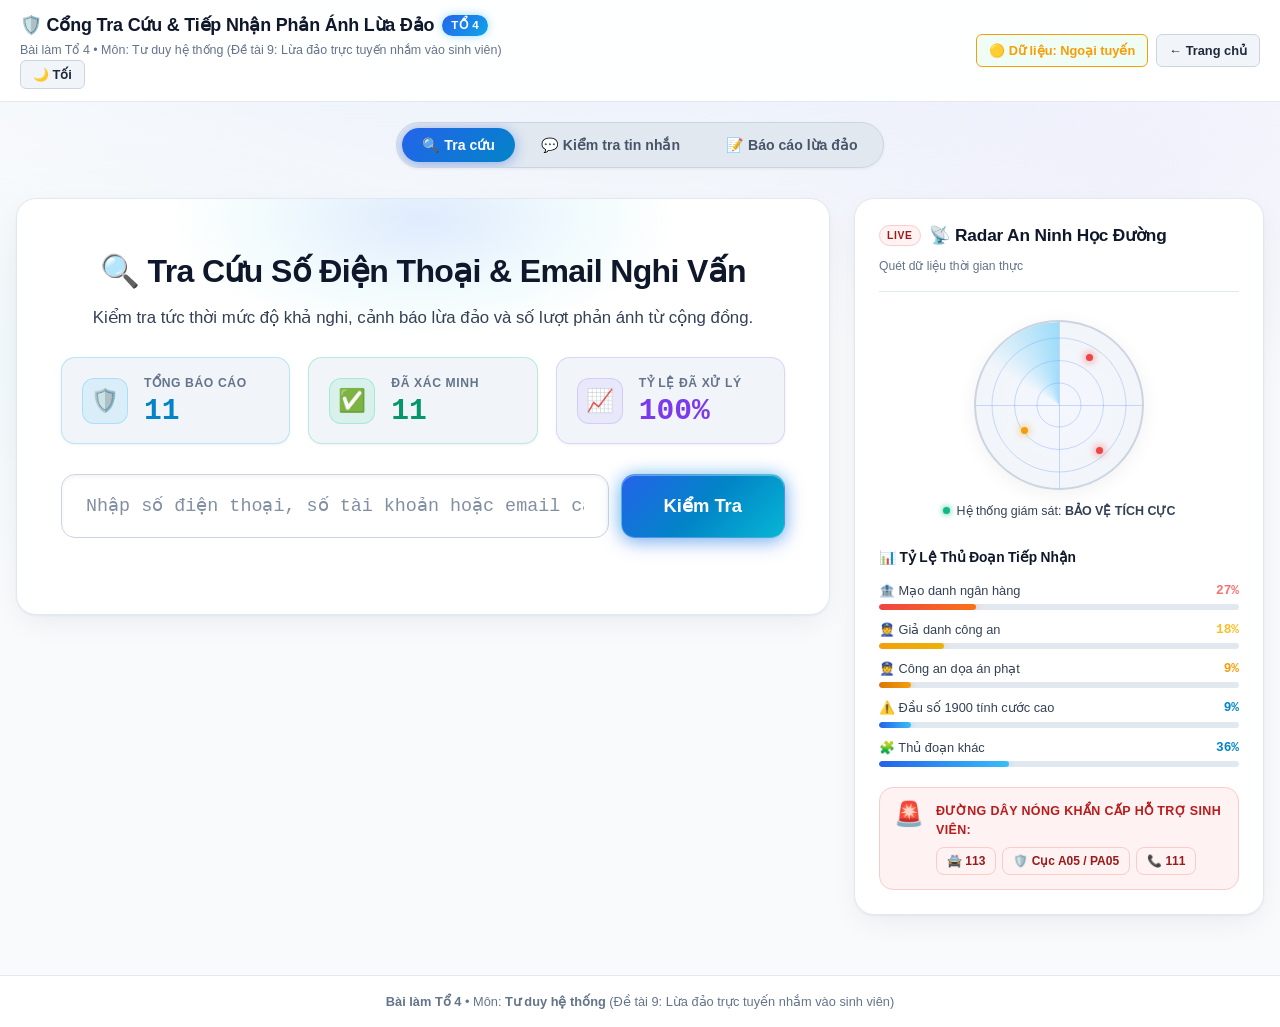
==== commit c8c5a808: "sync: automated QA verified & synced [07/10/2026 00:32:42]" ====
--- a/app/index.html
+++ b/app/index.html
@@ -363,14 +363,14 @@
   </footer>
 
   <!-- Modular Scripts with Cache-Busting -->
-  <script src="js/storage.js?v=20261006_9"></script>
-  <script src="js/risk-engine.js?v=20261006_9"></script>
-  <script src="js/firebase-service.js?v=20261006_9"></script>
-  <script src="js/lookup.js?v=20261006_9"></script>
-  <script src="js/intake.js?v=20261006_9"></script>
-  <script src="js/mini-ai-model.js?v=20261006_9"></script>
-  <script src="js/mini-ai.js?v=20261006_9"></script>
-  <script src="js/analyzer.js?v=20261006_9"></script>
-  <script src="js/app.js?v=20261006_9"></script>
+  <script src="js/storage.js?v=20261007_1"></script>
+  <script src="js/risk-engine.js?v=20261007_1"></script>
+  <script src="js/firebase-service.js?v=20261007_1"></script>
+  <script src="js/lookup.js?v=20261007_1"></script>
+  <script src="js/intake.js?v=20261007_1"></script>
+  <script src="js/mini-ai-model.js?v=20261007_1"></script>
+  <script src="js/mini-ai.js?v=20261007_1"></script>
+  <script src="js/analyzer.js?v=20261007_1"></script>
+  <script src="js/app.js?v=20261007_1"></script>
 </body>
 </html>
--- a/app/css/base.css
+++ b/app/css/base.css
@@ -30,6 +30,7 @@
   --accent-cyan: #0284c7;
   --accent-violet: #7c3aed;
   --accent-emerald: #059669;
+  --accent-warning: #b45309;
   --accent-danger: #dc2626;
 
   --danger: #dc2626;
@@ -112,6 +113,7 @@
   --accent-cyan: #38bdf8;
   --accent-violet: #a78bfa;
   --accent-emerald: #34d399;
+  --accent-warning: #f59e0b;
   --accent-danger: #ef4444;
 
   --danger: #ef4444;
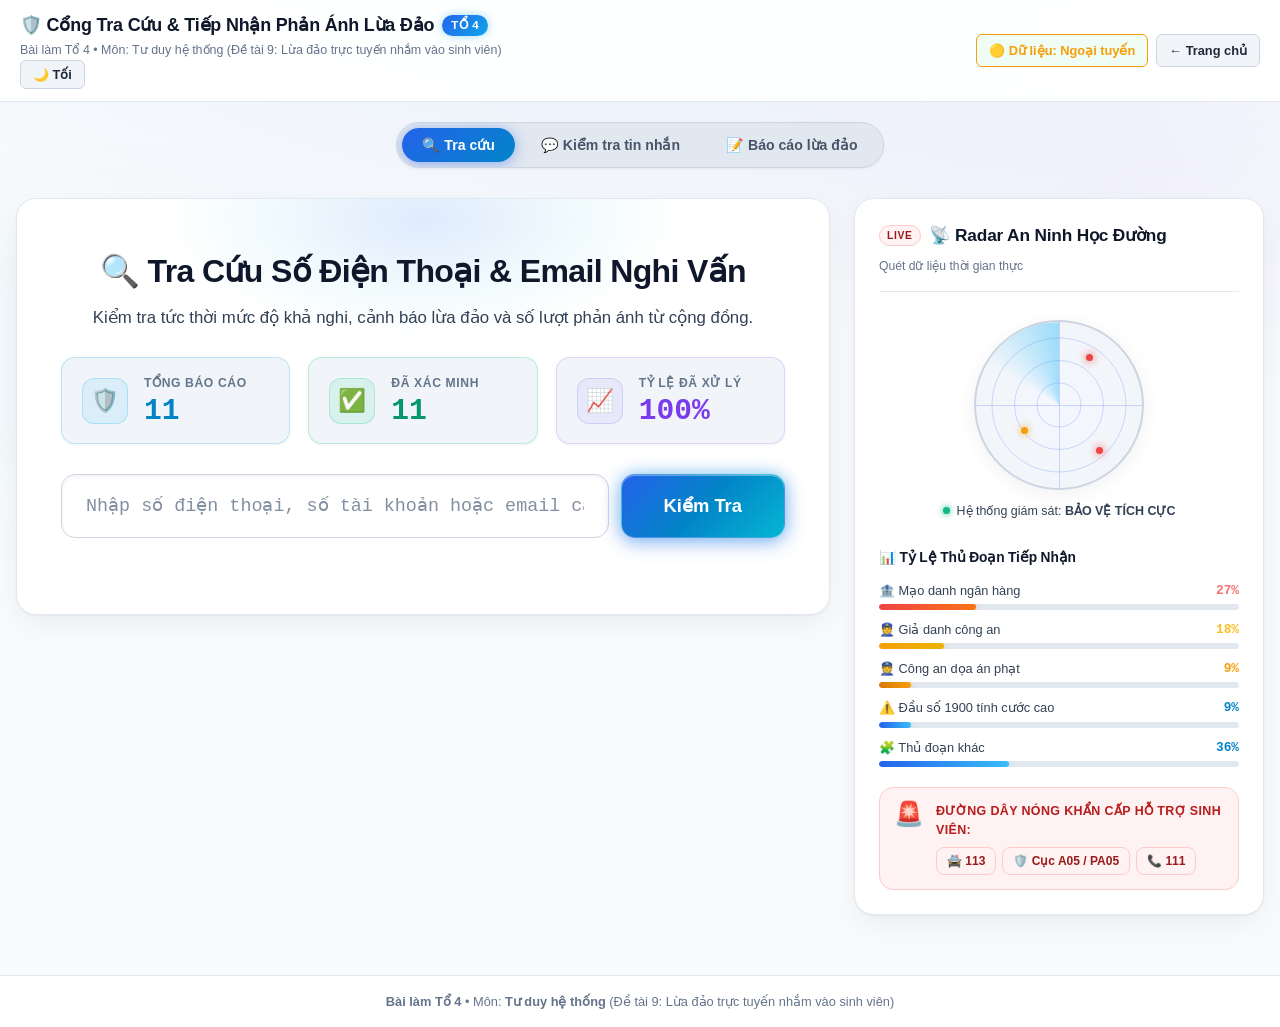
==== commit 529edfbd: "sync: automated QA verified & synced [07/10/2026 16:50:31]" ====
--- a/app/index.html
+++ b/app/index.html
@@ -363,14 +363,14 @@
   </footer>
 
   <!-- Modular Scripts with Cache-Busting -->
-  <script src="js/storage.js?v=20261007_1"></script>
-  <script src="js/risk-engine.js?v=20261007_1"></script>
-  <script src="js/firebase-service.js?v=20261007_1"></script>
-  <script src="js/lookup.js?v=20261007_1"></script>
-  <script src="js/intake.js?v=20261007_1"></script>
-  <script src="js/mini-ai-model.js?v=20261007_1"></script>
-  <script src="js/mini-ai.js?v=20261007_1"></script>
-  <script src="js/analyzer.js?v=20261007_1"></script>
-  <script src="js/app.js?v=20261007_1"></script>
+  <script src="js/storage.js?v=20261007_2"></script>
+  <script src="js/risk-engine.js?v=20261007_2"></script>
+  <script src="js/firebase-service.js?v=20261007_2"></script>
+  <script src="js/lookup.js?v=20261007_2"></script>
+  <script src="js/intake.js?v=20261007_2"></script>
+  <script src="js/mini-ai-model.js?v=20261007_2"></script>
+  <script src="js/mini-ai.js?v=20261007_2"></script>
+  <script src="js/analyzer.js?v=20261007_2"></script>
+  <script src="js/app.js?v=20261007_2"></script>
 </body>
 </html>
